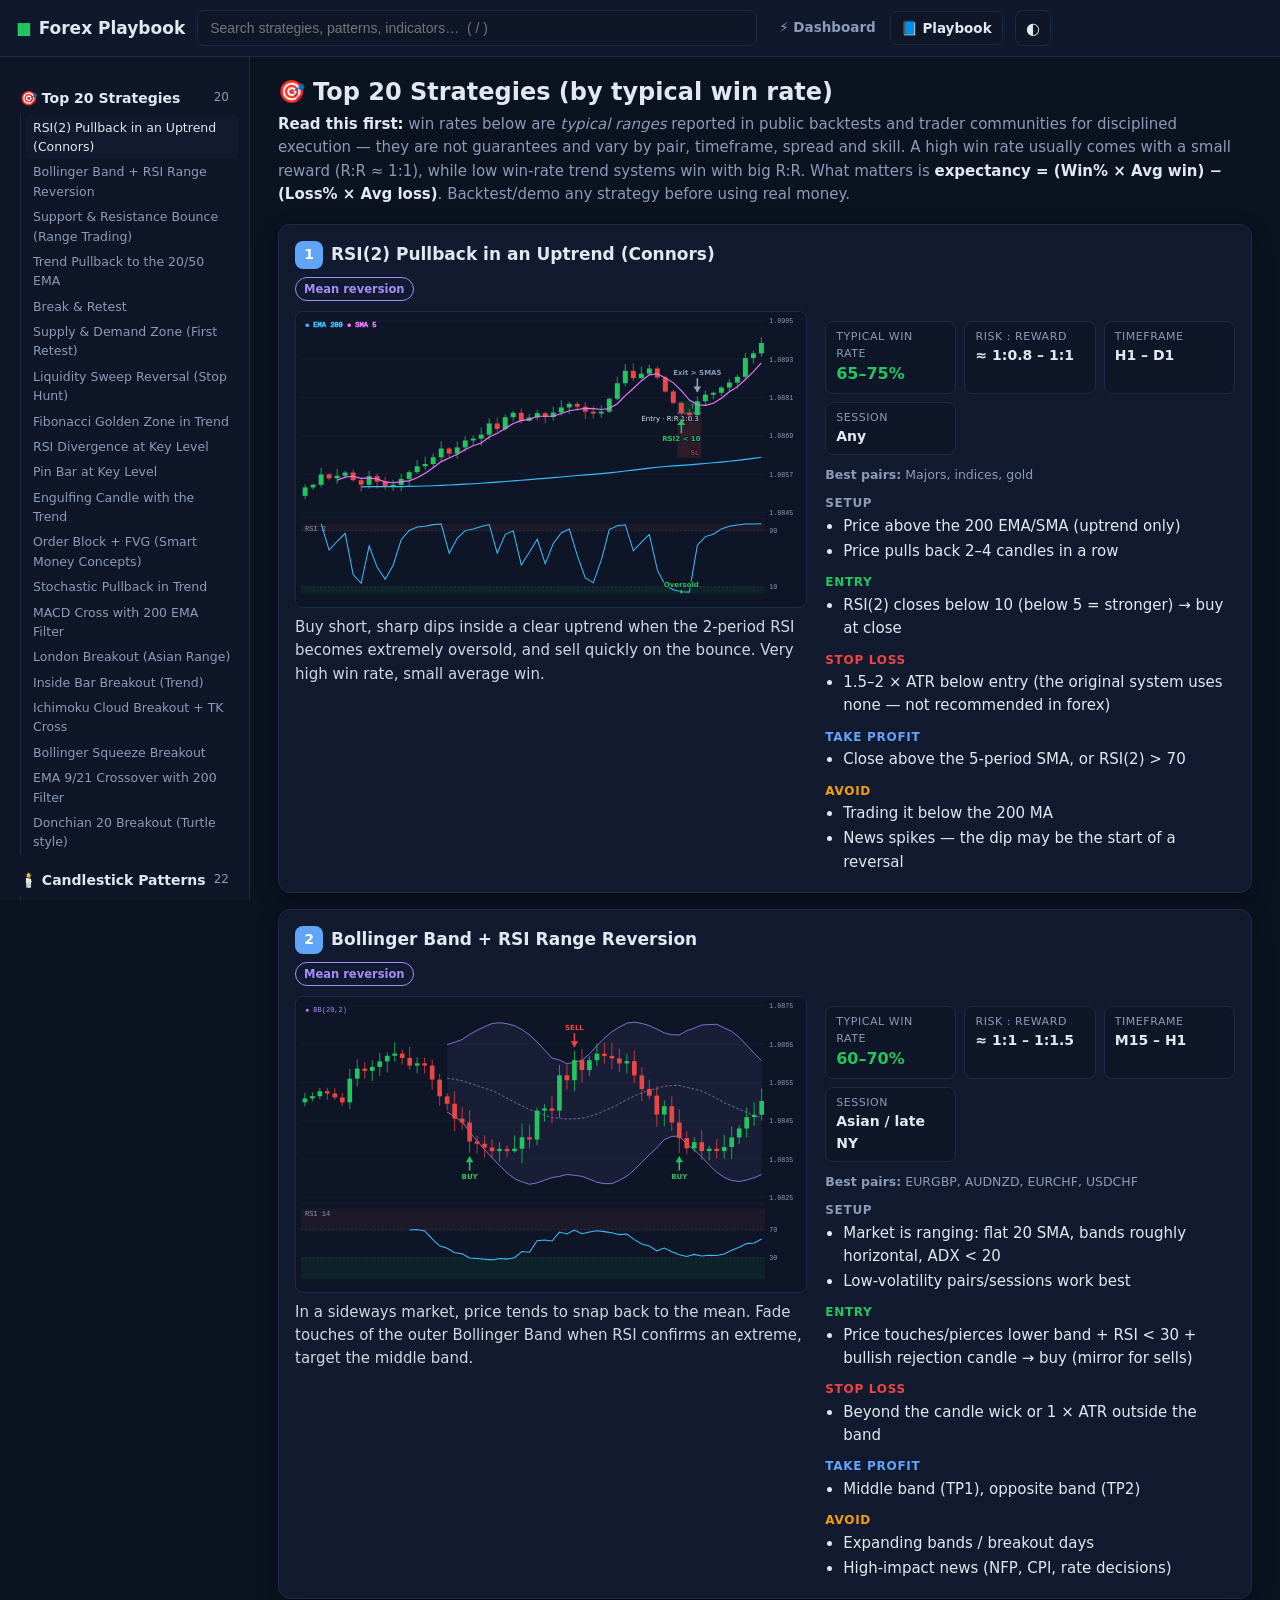
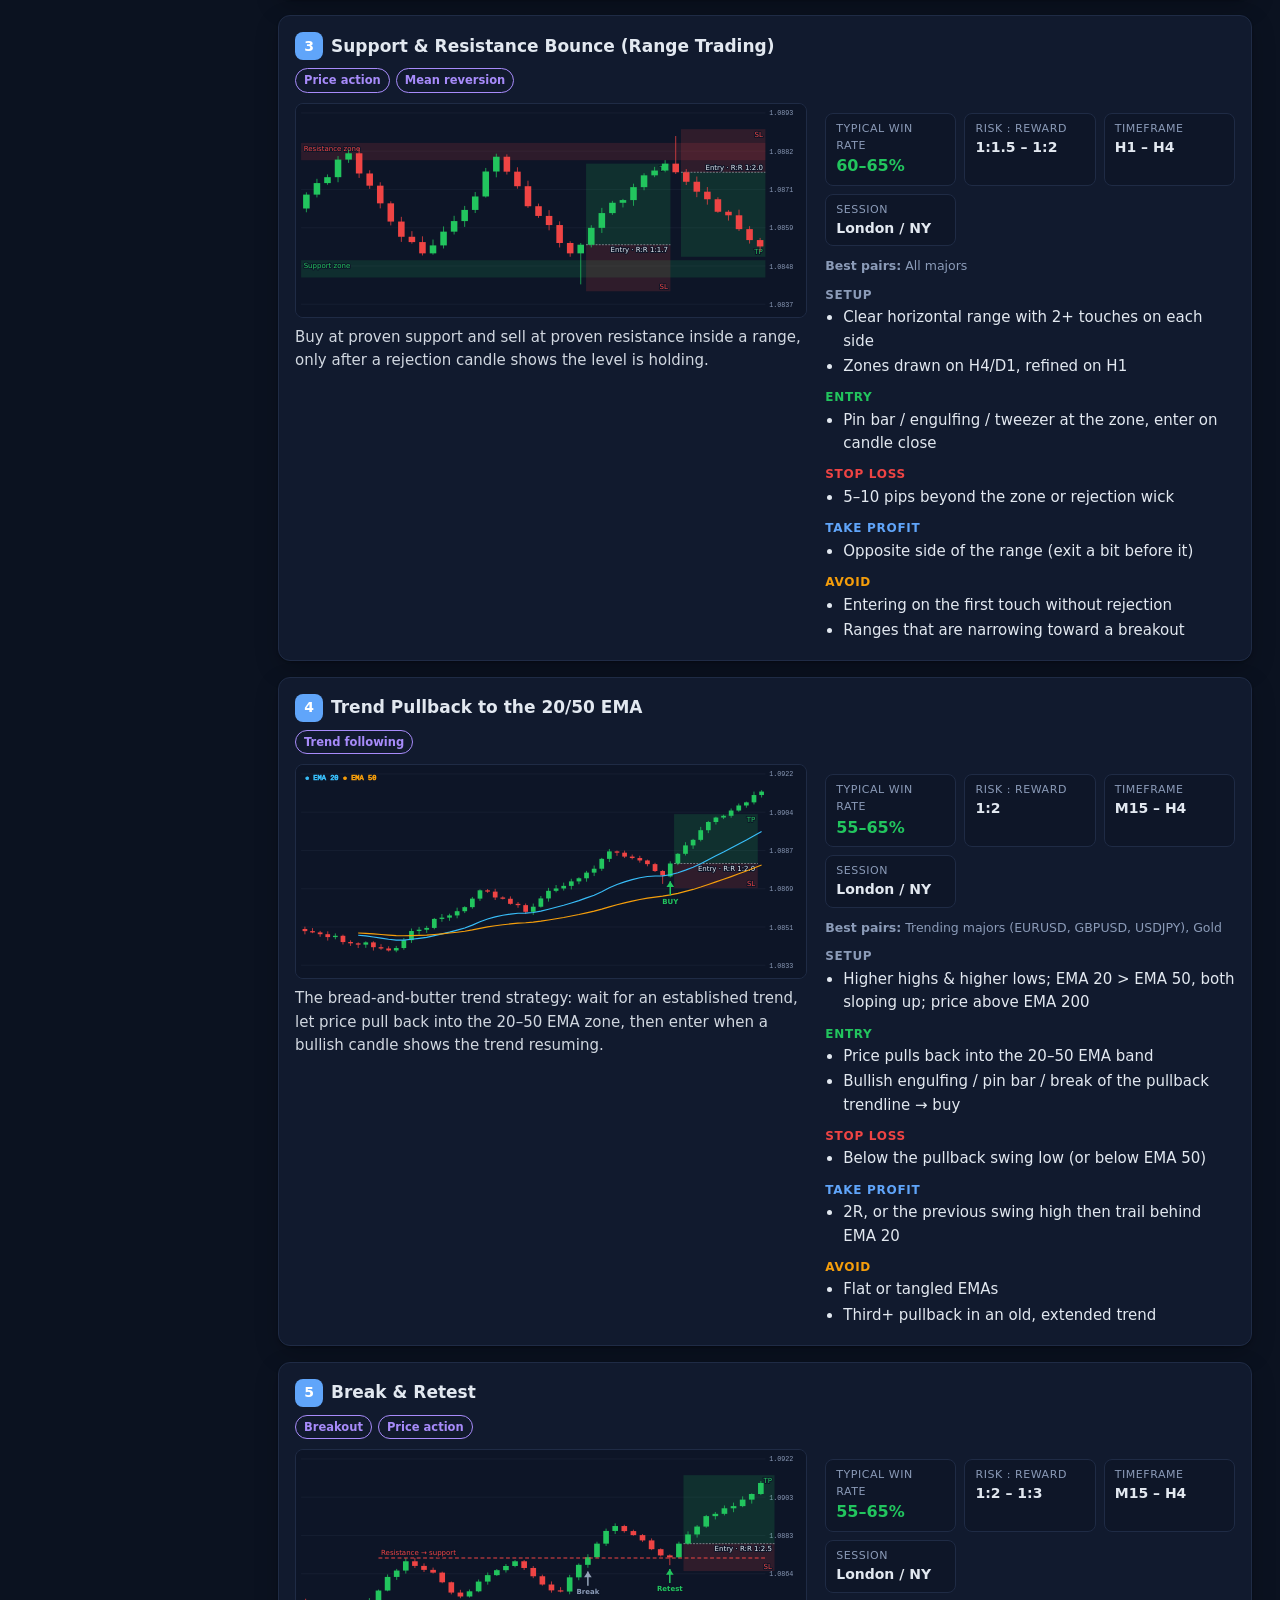
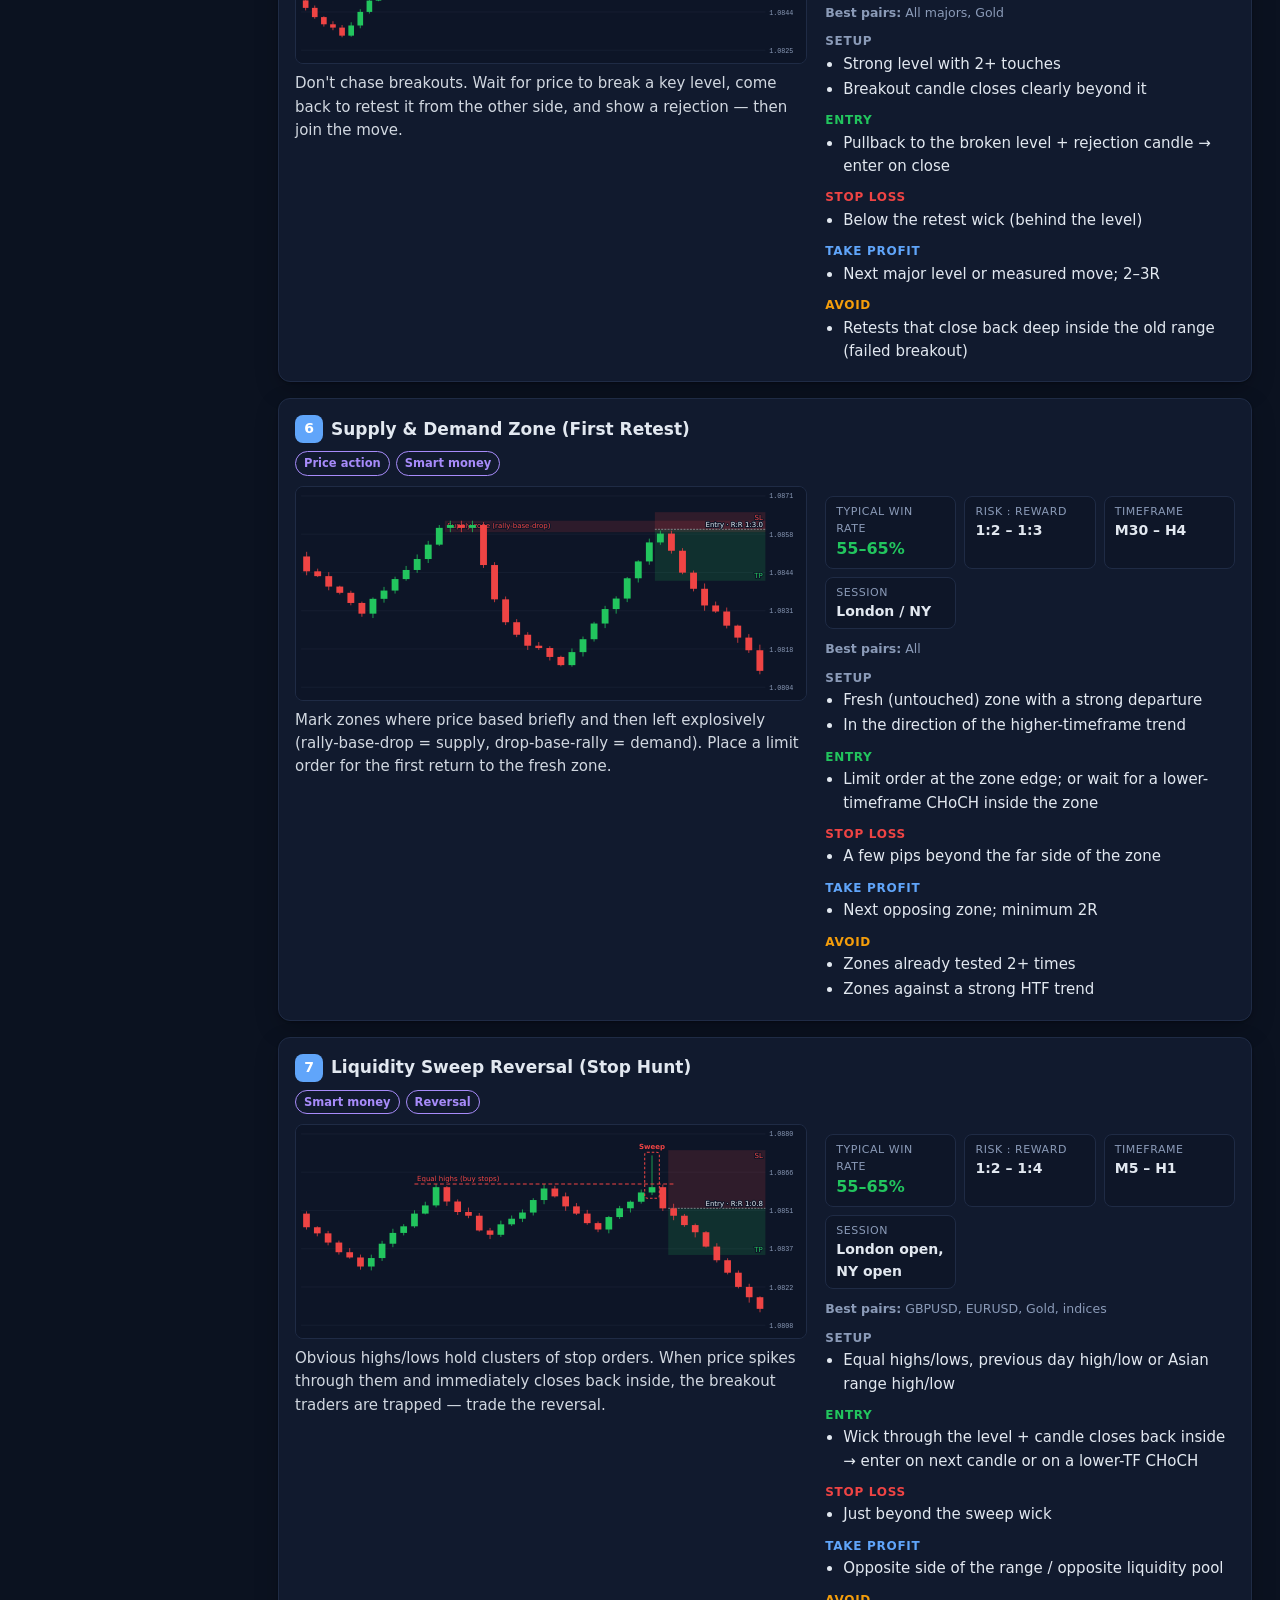
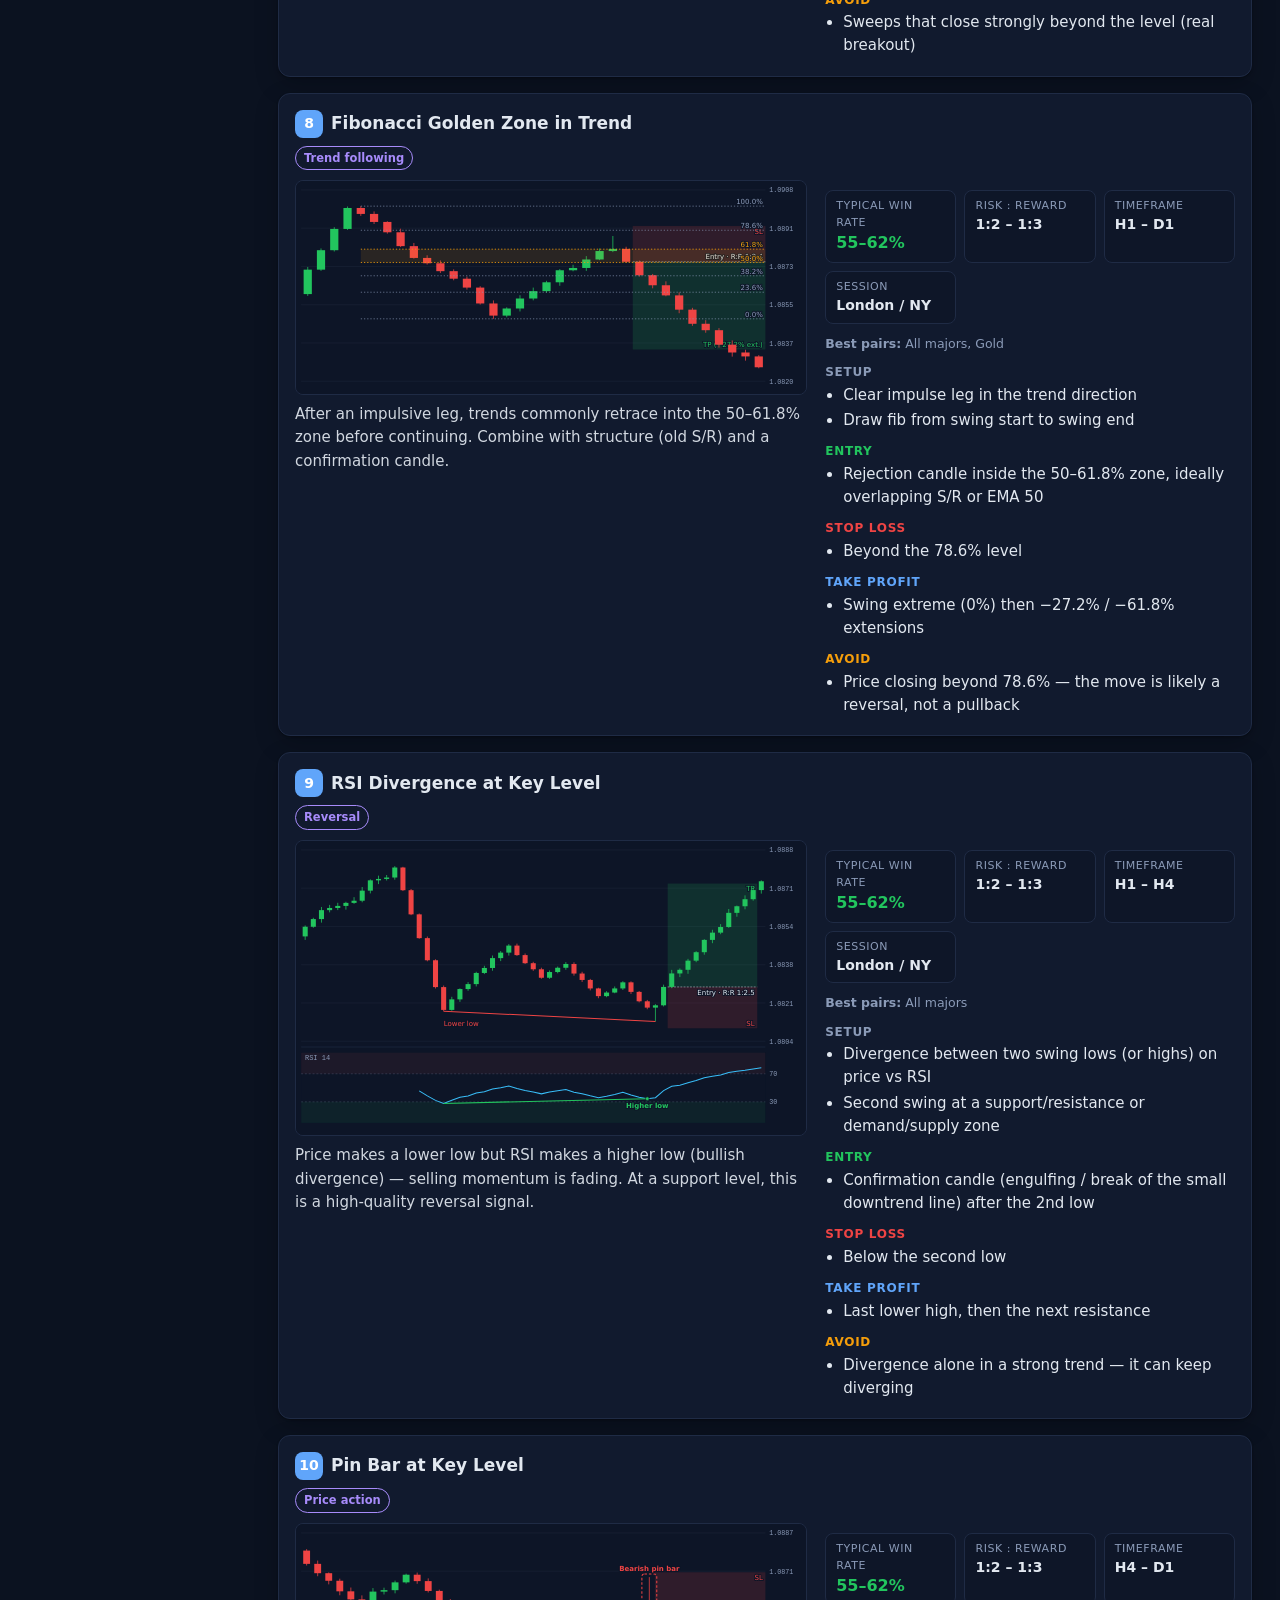
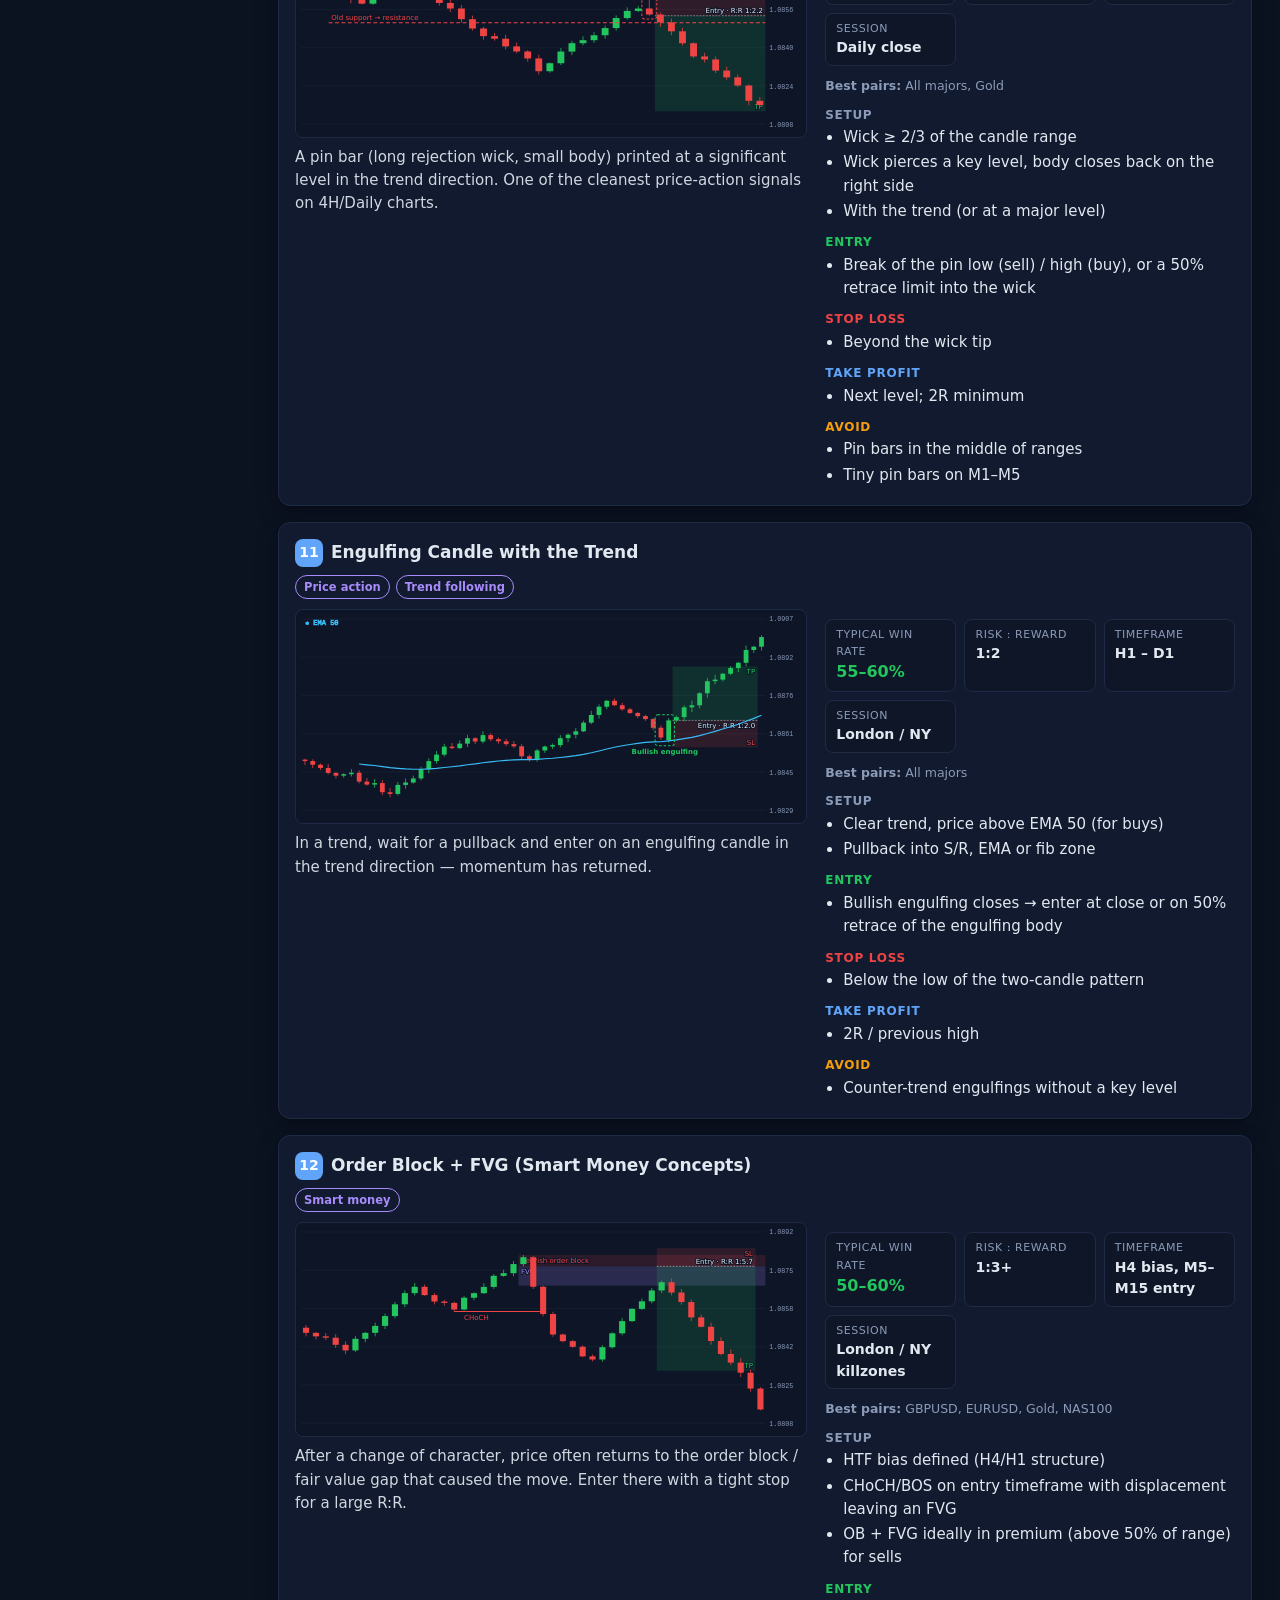
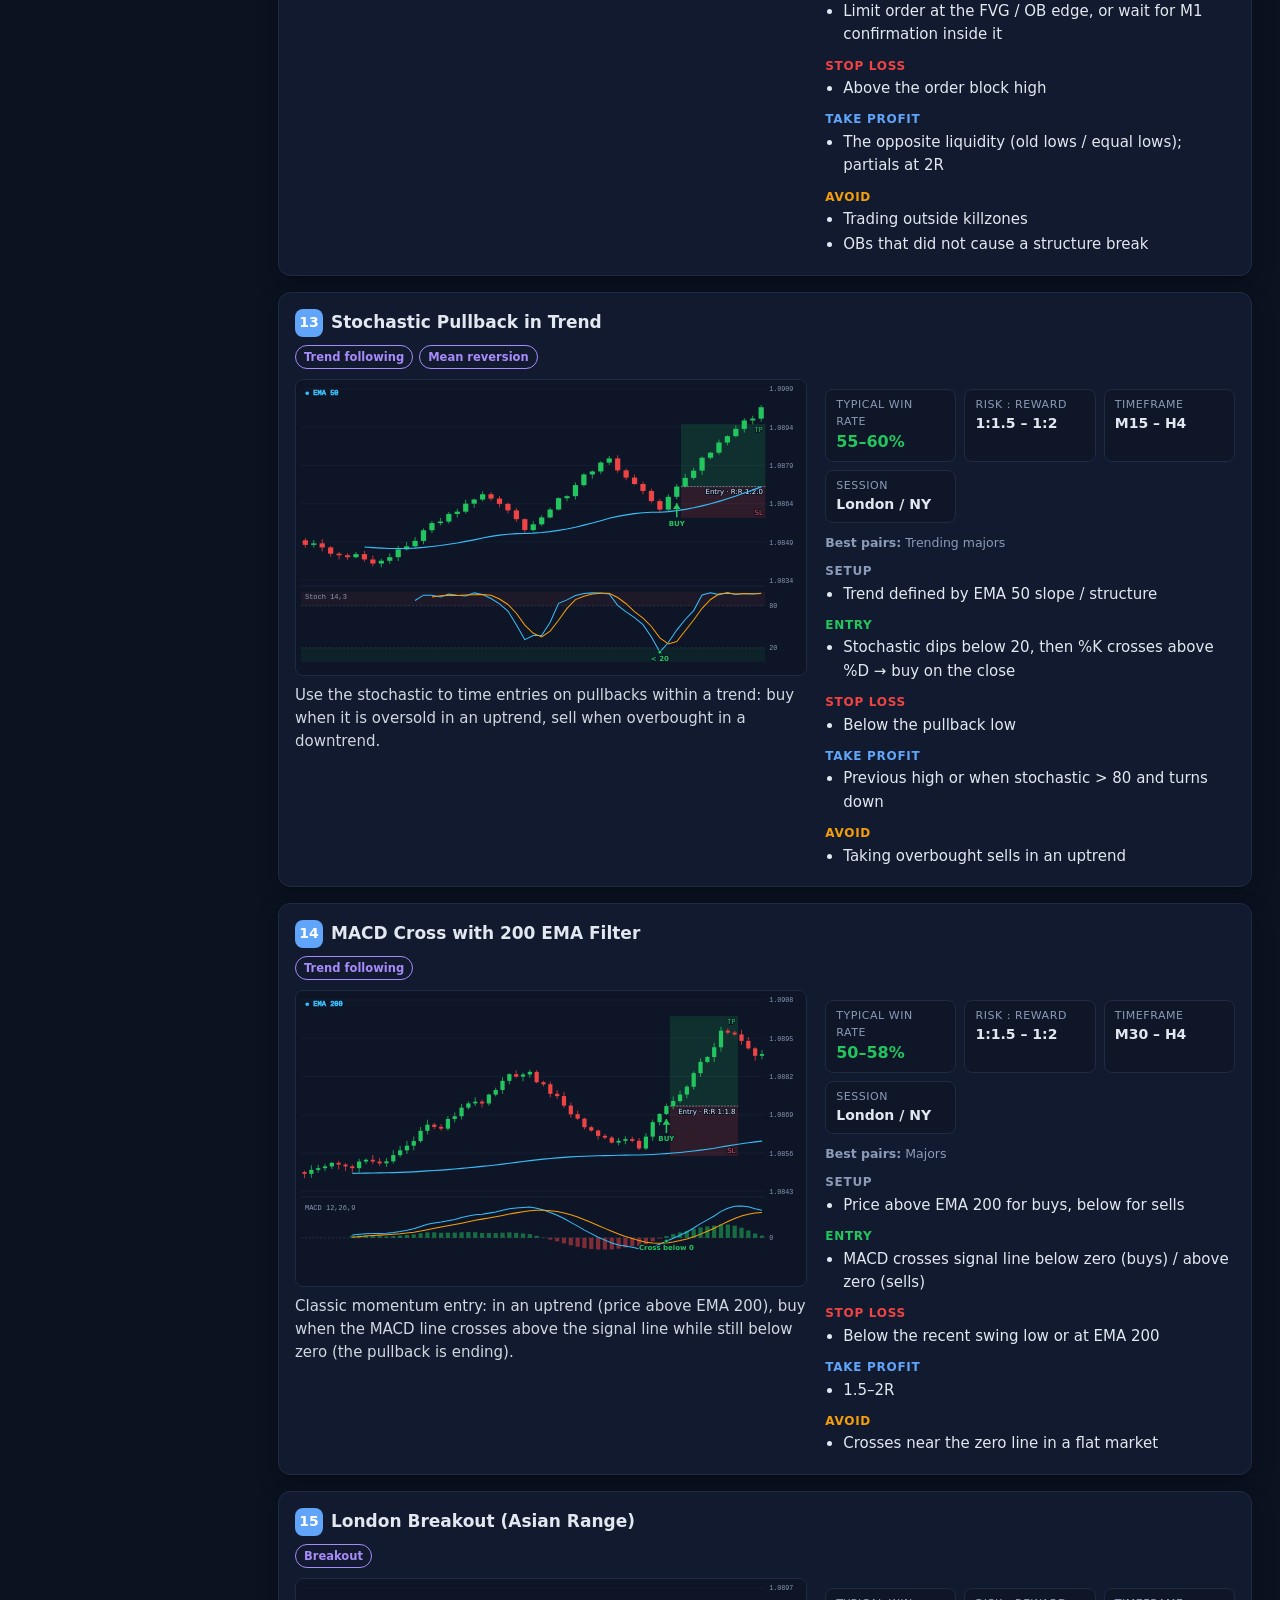
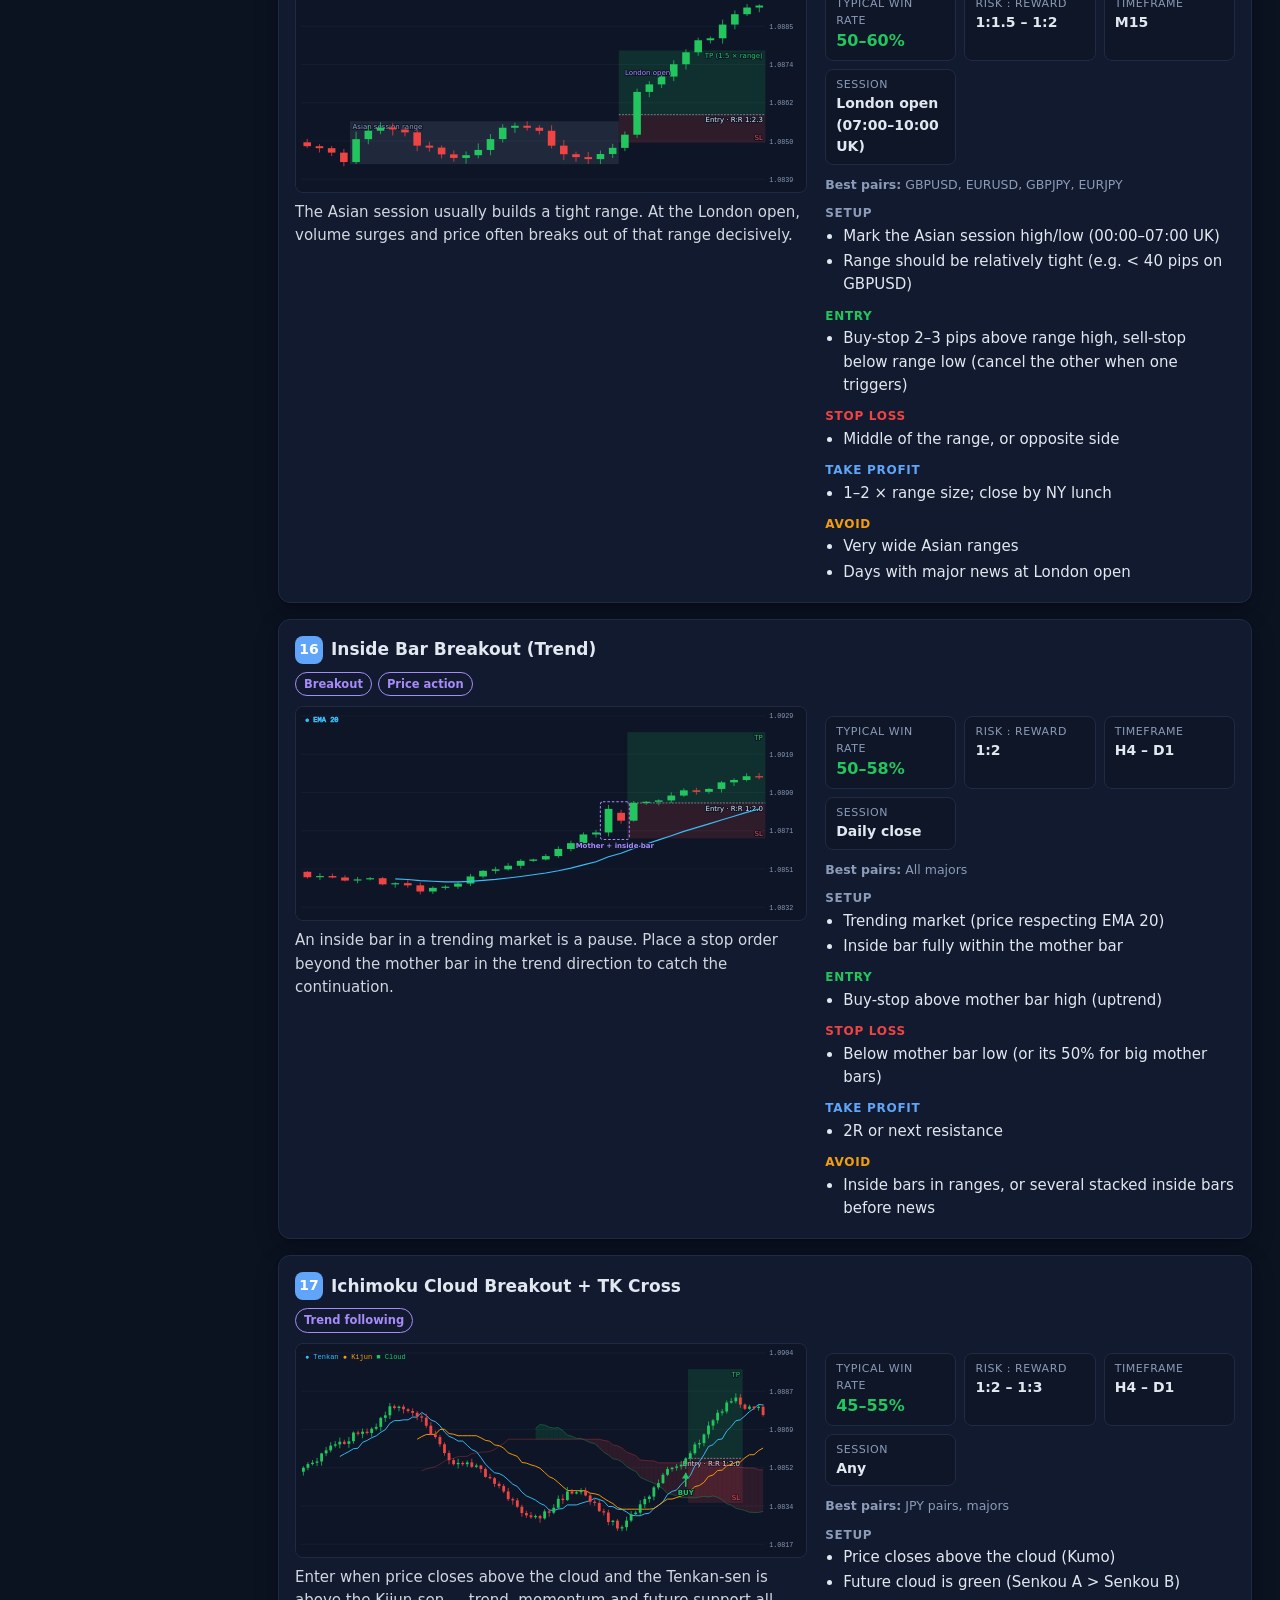
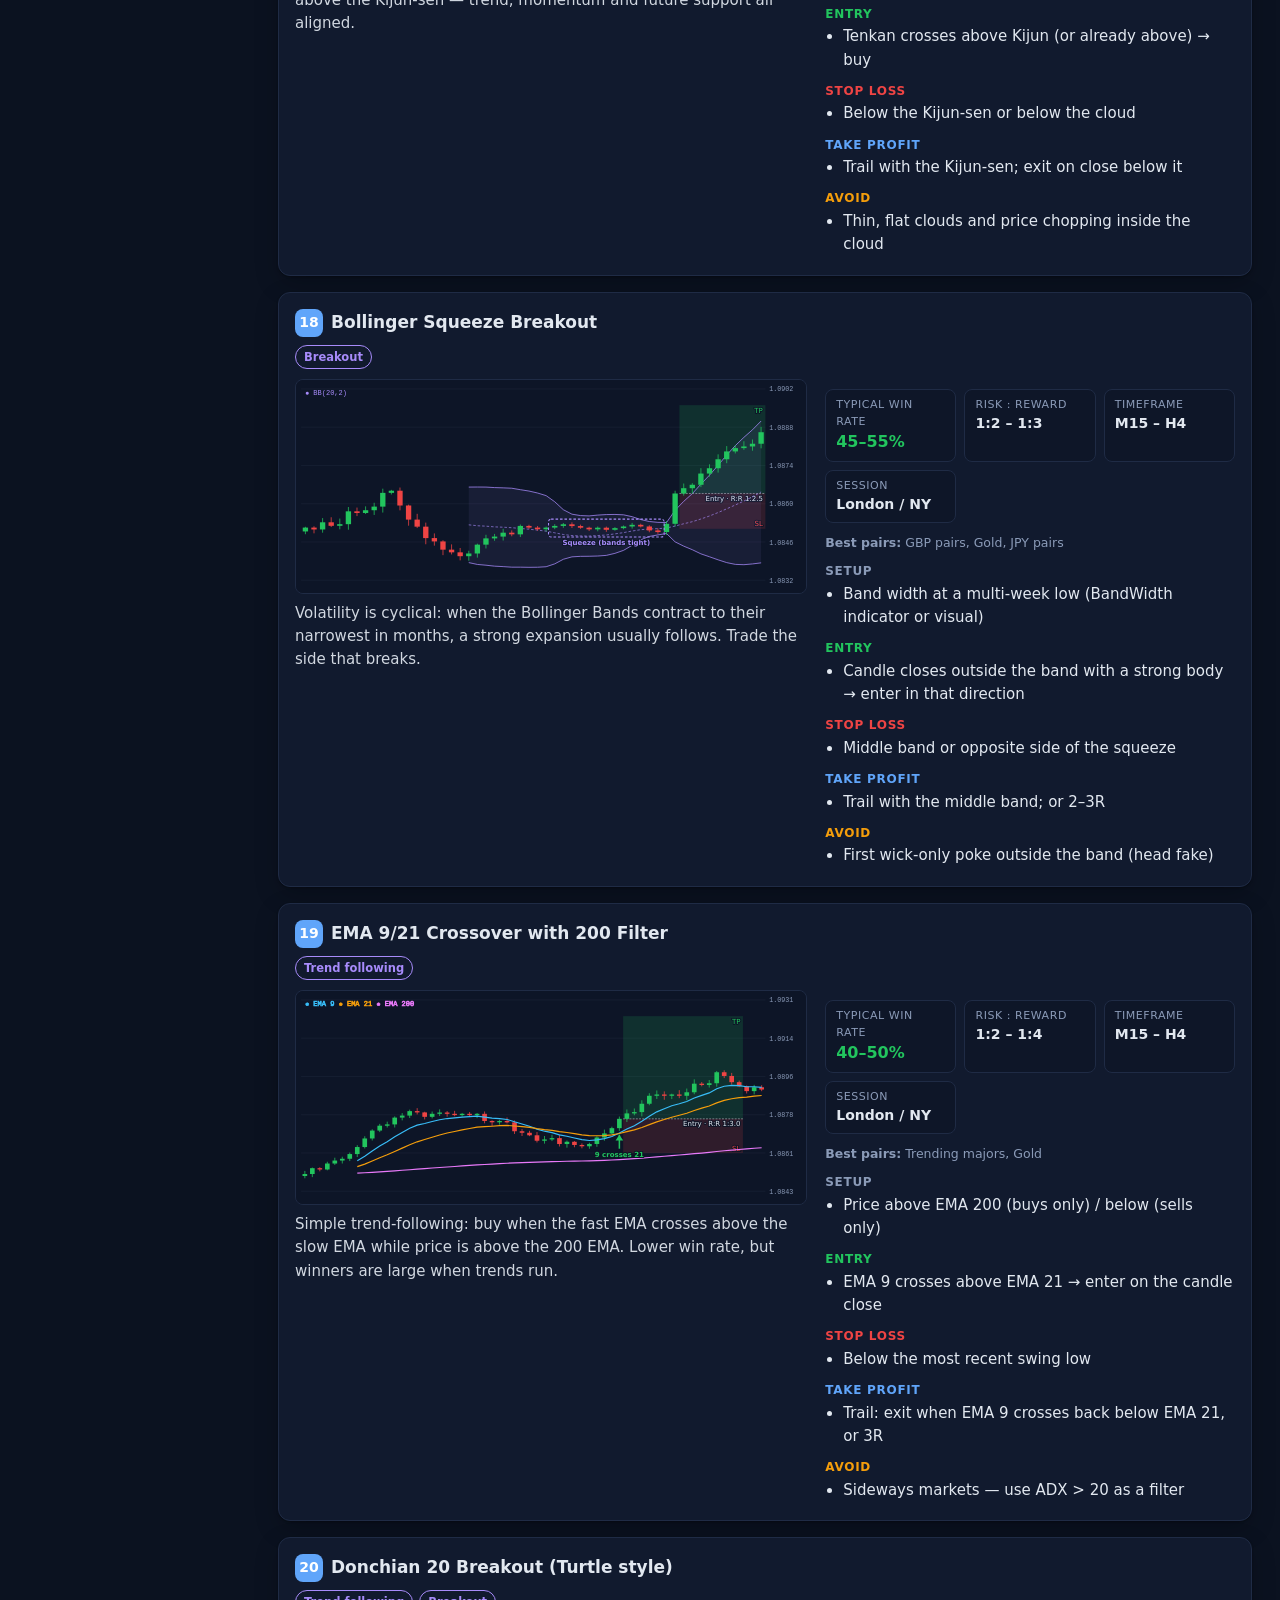
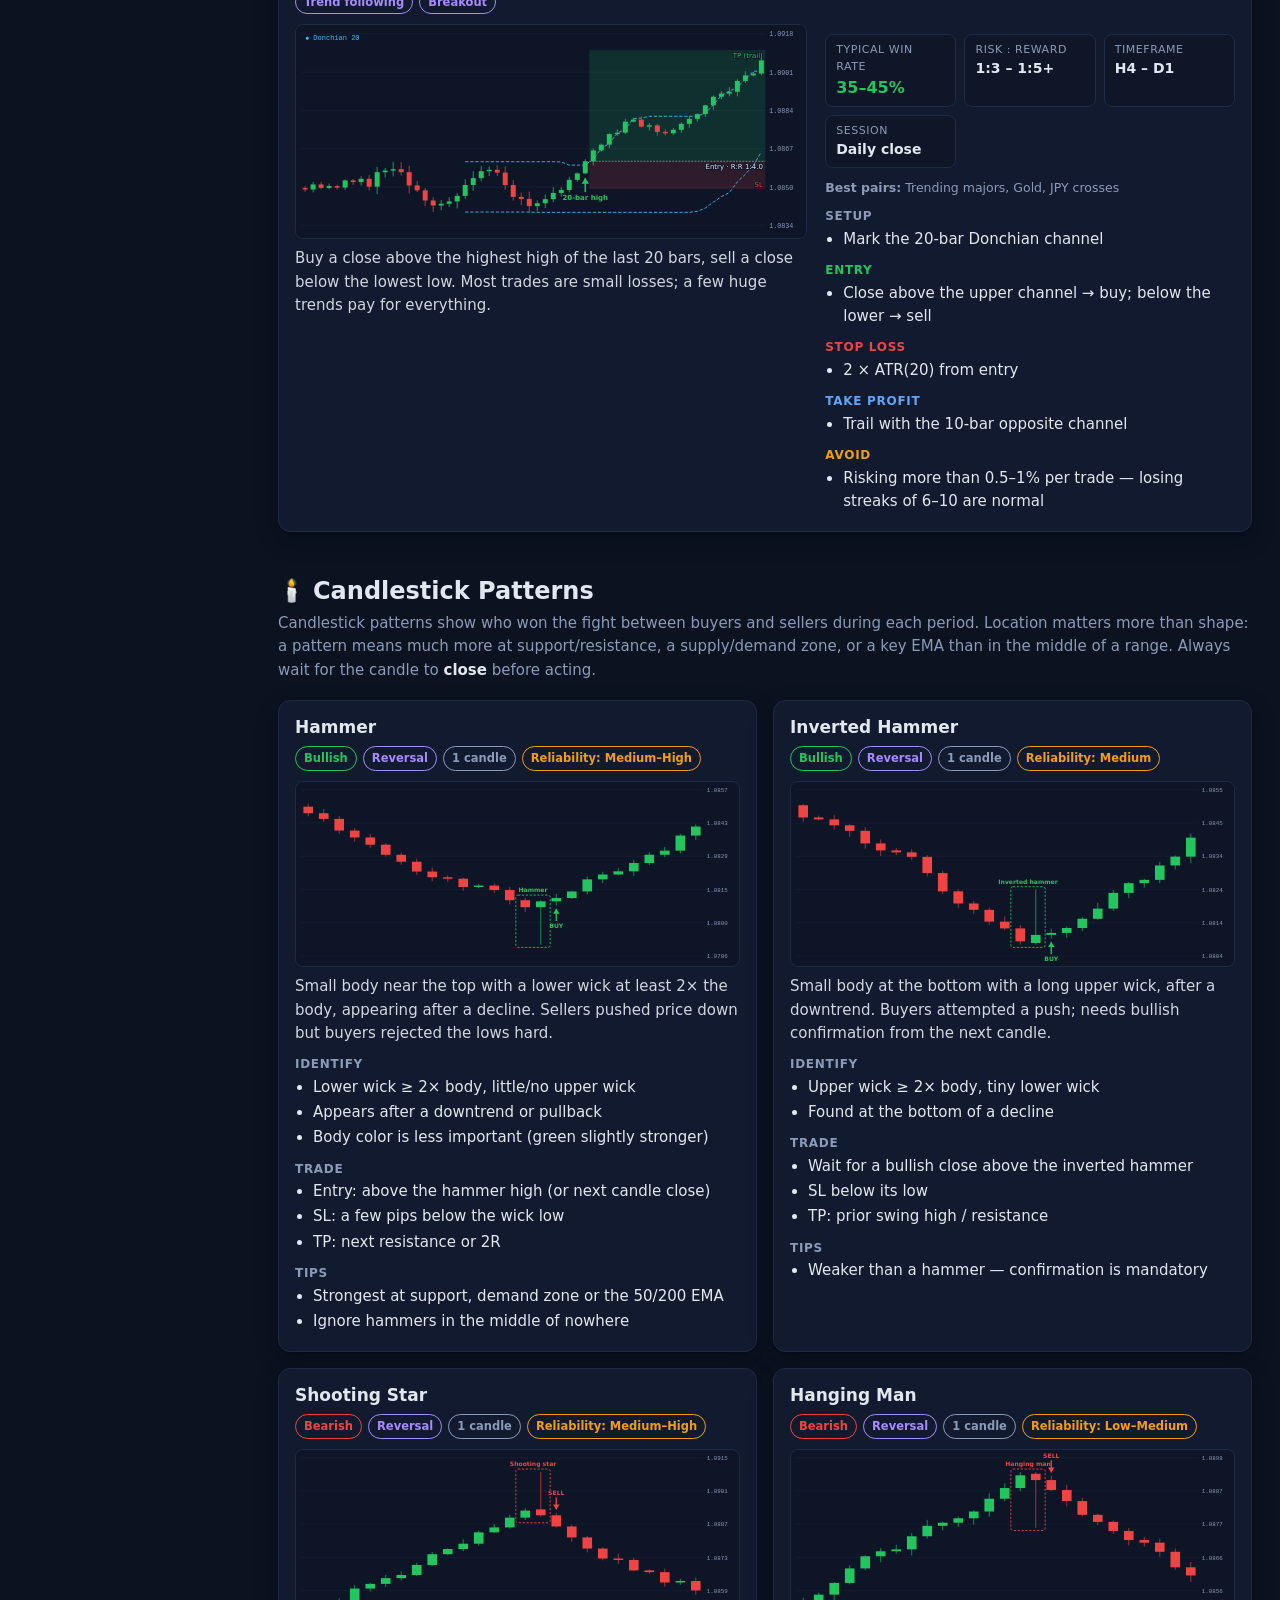
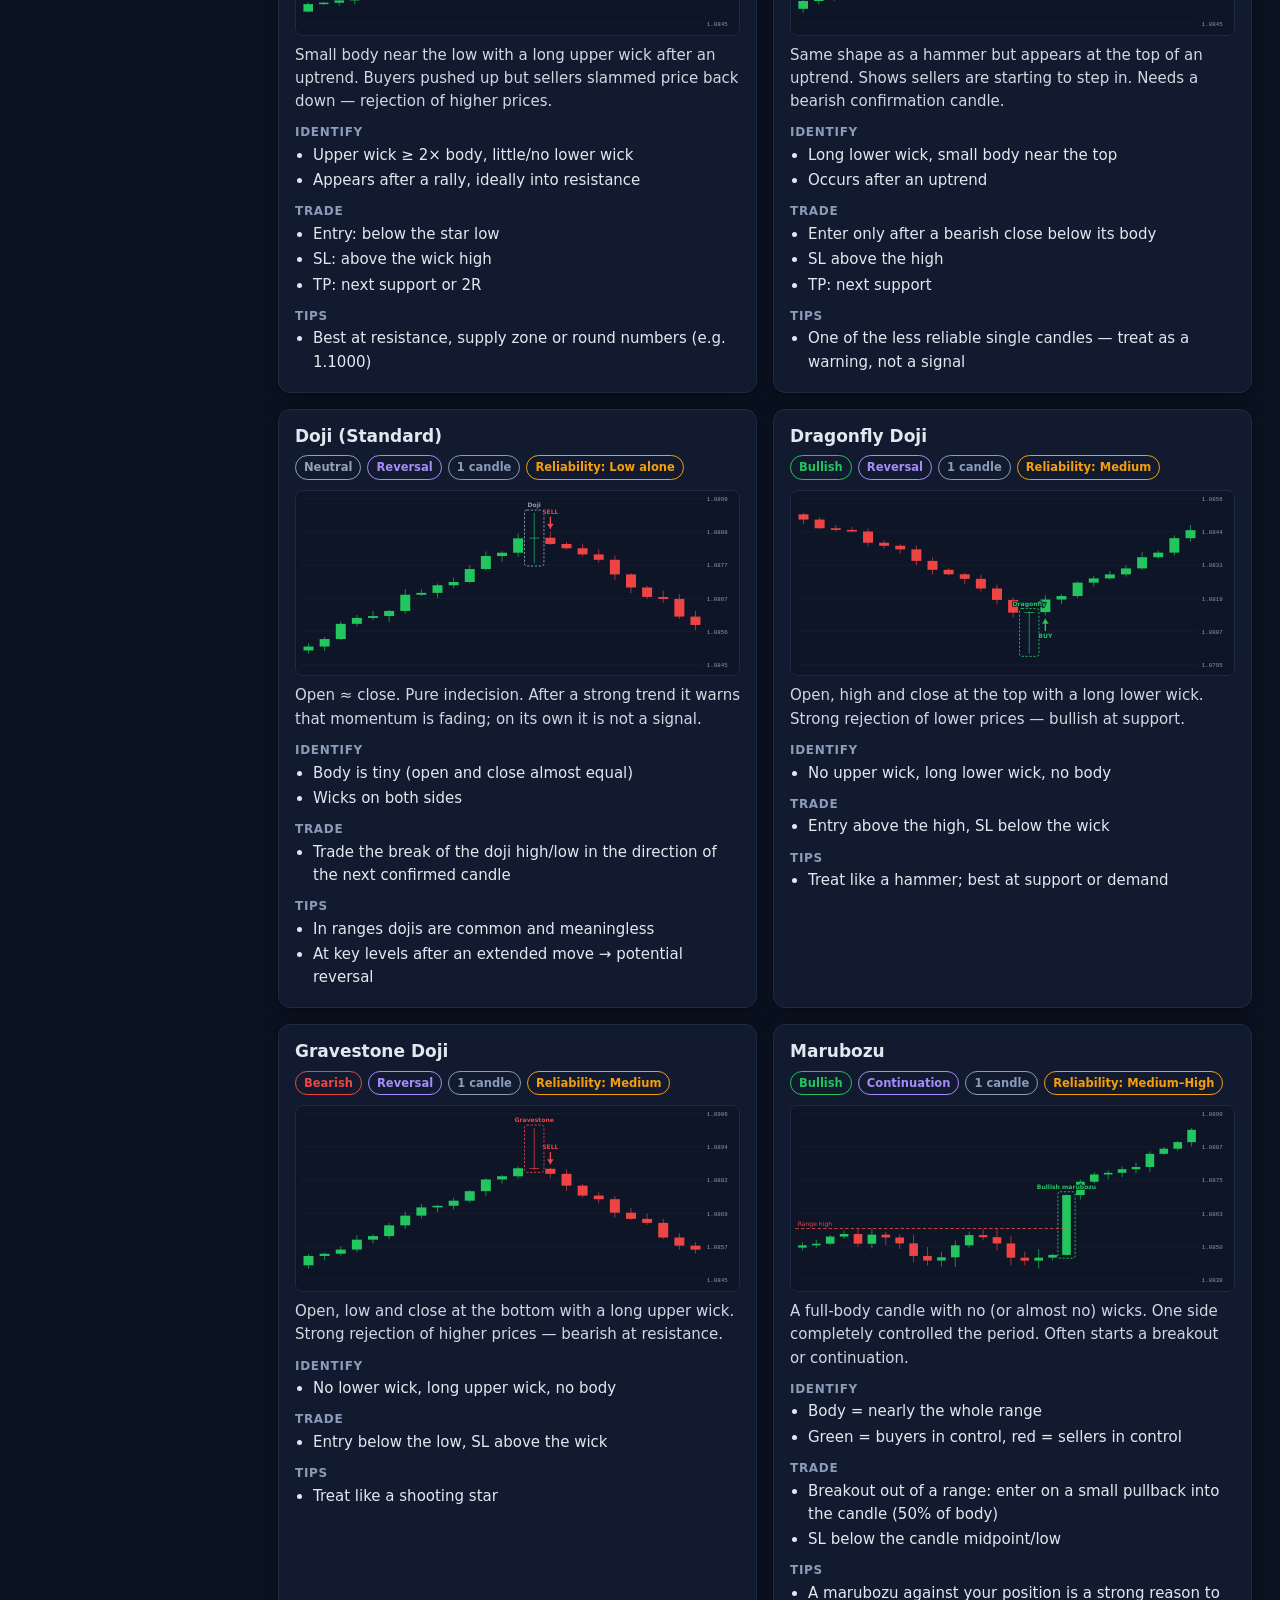
==== playbook.html @ 9eea3173 "Add forex trading dashboard and playbook site with Pages deployment Co-Authored-By: Claude Opus 5.5 " ====
<!doctype html>
<html lang="en" data-theme="dark">
<head>
  <meta charset="utf-8" />
  <meta name="viewport" content="width=device-width, initial-scale=1" />
  <title>Forex Playbook</title>
  <meta name="description" content="Personal forex trading quick reference: strategies, candlestick patterns, chart patterns, indicators, risk tools." />
  <link rel="icon" href="data:image/svg+xml,%3Csvg xmlns='http://www.w3.org/2000/svg' viewBox='0 0 32 32'%3E%3Crect width='32' height='32' rx='6' fill='%230f172a'/%3E%3Cline x1='10' y1='5' x2='10' y2='27' stroke='%2322c55e' stroke-width='2'/%3E%3Crect x='7' y='10' width='6' height='11' fill='%2322c55e'/%3E%3Cline x1='22' y1='4' x2='22' y2='24' stroke='%23ef4444' stroke-width='2'/%3E%3Crect x='19' y='8' width='6' height='10' fill='%23ef4444'/%3E%3C/svg%3E" />
  <link rel="stylesheet" href="assets/css/style.css" />
  <link rel="stylesheet" href="assets/css/dash.css" />
  <script>
    try { const t = localStorage.getItem('fx-theme'); if (t) document.documentElement.dataset.theme = t; } catch (e) {}
  </script>
</head>
<body>
  <header class="topbar">
    <button class="icon-btn menu-btn" id="menuBtn" aria-label="Toggle navigation">☰</button>
    <a href="#top" class="brand"><span class="logo">▮▮</span> Forex Playbook</a>
    <div class="search-wrap">
      <input id="search" type="search" placeholder="Search strategies, patterns, indicators…  ( / )" autocomplete="off" />
    </div>
    <nav class="pages"><a href="./">⚡ Dashboard</a><a href="playbook.html" class="on">📘 Playbook</a></nav>
    <button class="icon-btn" id="themeBtn" aria-label="Toggle theme" title="Toggle light/dark">◐</button>
  </header>

  <div class="layout">
    <nav class="sidebar" id="sidebar" aria-label="Sections"></nav>

    <main id="top">
      <div id="dynamic"></div>

      <!-- ============ RISK & PSYCHOLOGY ============ -->
      <section class="section" id="risk" data-static>
        <h2><span class="sec-icon">🛡️</span> Risk Management &amp; Rules</h2>
        <p class="intro">Strategy decides <i>when</i> to trade. Risk management decides whether you are still trading next year.</p>
        <div class="grid two">
          <div class="card" data-search="risk rules one percent daily loss drawdown">
            <h3>Hard Rules</h3>
            <ul class="bullets">
              <li>Risk <b>0.5–1%</b> of the account per trade. Never more than 2%.</li>
              <li>Max daily loss <b>3%</b> → stop trading for the day.</li>
              <li>Stop after <b>2–3 consecutive losses</b>; review instead of revenge trading.</li>
              <li>Every trade has a stop-loss <b>before</b> entry. Never widen it.</li>
              <li>Minimum <b>1:1.5 R:R</b> unless the strategy has a proven high win rate.</li>
              <li>Move SL to breakeven only after price reaches ~1R or a new structure forms.</li>
              <li>Check the economic calendar: no new trades 15–30 min before/after red-folder news.</li>
              <li>Correlated pairs (EURUSD + GBPUSD) = the same trade; count the risk together.</li>
            </ul>
          </div>
          <div class="card" data-search="breakeven win rate expectancy reward ratio table">
            <h3>Win Rate Needed to Break Even</h3>
            <table class="tbl">
              <thead><tr><th>R:R</th><th>Break-even win %</th><th>Expectancy @ 50% win</th></tr></thead>
              <tbody id="beTable"></tbody>
            </table>
            <p class="small">Expectancy (in R) = Win% × R − Loss% × 1. Positive = profitable over many trades.</p>
          </div>
          <div class="card" data-search="lot size pip value standard mini micro">
            <h3>Lots &amp; Pip Values</h3>
            <table class="tbl">
              <thead><tr><th>Lot</th><th>Units</th><th>Pip value (XXX/USD)</th></tr></thead>
              <tbody>
                <tr><td>Standard (1.00)</td><td>100,000</td><td>$10.00</td></tr>
                <tr><td>Mini (0.10)</td><td>10,000</td><td>$1.00</td></tr>
                <tr><td>Micro (0.01)</td><td>1,000</td><td>$0.10</td></tr>
              </tbody>
            </table>
            <p class="small">Pip = 4th decimal (0.0001) on most pairs, 2nd decimal (0.01) on JPY pairs. Gold: 1 lot = 100 oz, a $1.00 move = $100.</p>
          </div>
          <div class="card" data-search="psychology discipline journal mindset">
            <h3>Psychology &amp; Process</h3>
            <ul class="bullets">
              <li>Trade your plan, not your P&amp;L. Hide the account balance if it distracts you.</li>
              <li>No setup = no trade. Sitting out is a position.</li>
              <li>Journal every trade: screenshot, reason, emotion, result, R multiple.</li>
              <li>FOMO after a missed move → wait for the next pullback instead.</li>
              <li>Judge yourself on rule-following, not single trade outcomes.</li>
              <li>Review weekly: which setups pay you? Trade more of those, cut the rest.</li>
            </ul>
          </div>
          <div class="card" data-search="multi timeframe analysis top down htf ltf">
            <h3>Top-Down (Multi-Timeframe) Analysis</h3>
            <table class="tbl">
              <thead><tr><th>Style</th><th>Bias TF</th><th>Setup TF</th><th>Entry TF</th></tr></thead>
              <tbody>
                <tr><td>Scalping</td><td>H1</td><td>M15</td><td>M1–M5</td></tr>
                <tr><td>Intraday</td><td>H4</td><td>H1</td><td>M5–M15</td></tr>
                <tr><td>Swing</td><td>D1/W1</td><td>H4</td><td>H1</td></tr>
              </tbody>
            </table>
            <p class="small">Trade in the direction of the higher timeframe. Use the lower timeframe only to refine entry.</p>
          </div>
          <div class="card" data-search="pairs characteristics volatility best session">
            <h3>Pair Cheat Sheet</h3>
            <table class="tbl">
              <thead><tr><th>Pair</th><th>Avg daily range*</th><th>Best session</th></tr></thead>
              <tbody>
                <tr><td>EURUSD</td><td>60–90 pips</td><td>London / overlap</td></tr>
                <tr><td>GBPUSD</td><td>80–120 pips</td><td>London / overlap</td></tr>
                <tr><td>USDJPY</td><td>70–110 pips</td><td>Tokyo / NY</td></tr>
                <tr><td>AUDUSD</td><td>50–80 pips</td><td>Sydney / Tokyo</td></tr>
                <tr><td>USDCAD</td><td>60–90 pips</td><td>NY (oil news)</td></tr>
                <tr><td>GBPJPY</td><td>120–180 pips</td><td>London</td></tr>
                <tr><td>XAUUSD</td><td>$20–40</td><td>London / NY</td></tr>
              </tbody>
            </table>
            <p class="small">*Rough ranges — check the current D1 ATR(14).</p>
          </div>
        </div>
      </section>

      <!-- ============ GLOSSARY ============ -->
      <section class="section" id="glossary" data-static>
        <h2><span class="sec-icon">📖</span> Glossary</h2>
        <div class="card"><dl class="glossary" id="glossaryList"></dl></div>
      </section>

      <footer class="foot">Personal reference only — not financial advice. Charts are illustrative examples generated from synthetic price data.</footer>
    </main>
  </div>

  <div class="modal" id="modal" hidden>
    <div class="modal-inner">
      <button class="icon-btn modal-close" id="modalClose" aria-label="Close">✕</button>
      <h3 id="modalTitle"></h3>
      <div id="modalBody"></div>
    </div>
  </div>

  <script src="assets/js/chart.js"></script>
  <script src="assets/js/data/helpers.js"></script>
  <script src="assets/js/data/strategies.js"></script>
  <script src="assets/js/data/candles.js"></script>
  <script src="assets/js/data/patterns.js"></script>
  <script src="assets/js/data/indicators.js"></script>
  <script src="assets/js/app.js"></script>
</body>
</html>
---- assets/css/style.css ----
:root {
  --bg: #0b1220;
  --panel: #111a2e;
  --panel-2: #0e1628;
  --border: #1f2b45;
  --text: #e2e8f0;
  --muted: #8b9bb8;
  --accent: #60a5fa;
  --bull: #22c55e;
  --bear: #ef4444;
  --gold: #f59e0b;
  --info: #a78bfa;
  --neu: #94a3b8;
  --grid: rgba(148, 163, 184, 0.10);
  --chart-bg: #0d1527;
  --shadow: 0 1px 2px rgba(0, 0, 0, .3), 0 8px 24px rgba(0, 0, 0, .2);
  --ma0: #38bdf8; --ma1: #f59e0b; --ma2: #e879f9; --ma3: #a3e635;
}
:root[data-theme="light"] {
  --bg: #f4f6fb;
  --panel: #ffffff;
  --panel-2: #f8fafc;
  --border: #e2e8f0;
  --text: #0f172a;
  --muted: #64748b;
  --accent: #2563eb;
  --bull: #16a34a;
  --bear: #dc2626;
  --gold: #d97706;
  --info: #7c3aed;
  --neu: #64748b;
  --grid: rgba(15, 23, 42, 0.07);
  --chart-bg: #ffffff;
  --shadow: 0 1px 2px rgba(15, 23, 42, .06), 0 6px 18px rgba(15, 23, 42, .06);
  --ma0: #0284c7; --ma1: #d97706; --ma2: #c026d3; --ma3: #65a30d;
}

* { box-sizing: border-box; }
html { scroll-behavior: smooth; scroll-padding-top: 70px; }
body { margin: 0; background: var(--bg); color: var(--text); font: 15px/1.55 system-ui, -apple-system, "Segoe UI", Roboto, sans-serif; }
a { color: var(--accent); text-decoration: none; }
h2, h3 { margin: 0; line-height: 1.25; }

/* ---------- top bar ---------- */
.topbar { position: sticky; top: 0; z-index: 30; display: flex; align-items: center; gap: 12px; padding: 10px 16px; background: color-mix(in srgb, var(--panel) 92%, transparent); backdrop-filter: blur(8px); border-bottom: 1px solid var(--border); }
.brand { font-weight: 700; color: var(--text); white-space: nowrap; font-size: 17px; }
.logo { color: var(--bull); letter-spacing: -3px; margin-right: 4px; }
.search-wrap { flex: 1; max-width: 560px; }
#search { width: 100%; padding: 9px 12px; border-radius: 8px; border: 1px solid var(--border); background: var(--panel-2); color: var(--text); font-size: 14px; }
#search:focus { outline: 2px solid var(--accent); outline-offset: -1px; }
.clock { margin-left: auto; font-variant-numeric: tabular-nums; color: var(--muted); font-size: 13px; white-space: nowrap; }
.icon-btn { background: var(--panel-2); color: var(--text); border: 1px solid var(--border); border-radius: 8px; width: 36px; height: 36px; cursor: pointer; font-size: 16px; flex: none; }
.icon-btn:hover { border-color: var(--accent); }
.menu-btn { display: none; }

/* ---------- layout ---------- */
.layout { display: grid; grid-template-columns: 250px 1fr; }
.sidebar { position: sticky; top: 57px; height: calc(100vh - 57px); overflow-y: auto; padding: 16px 10px 40px; border-right: 1px solid var(--border); background: var(--panel-2); }
.sidebar a { display: block; padding: 5px 10px; border-radius: 6px; color: var(--muted); font-size: 13.5px; }
.sidebar a:hover { background: var(--panel); color: var(--text); }
.sidebar a.active { color: var(--text); background: var(--panel); }
.sidebar .nav-sec { font-weight: 650; color: var(--text); margin-top: 10px; font-size: 14px; display: flex; justify-content: space-between; }
.sidebar .nav-sec .count { color: var(--muted); font-weight: 500; font-size: 12px; }
.sidebar .nav-items { margin-left: 10px; border-left: 1px solid var(--border); padding-left: 4px; }
.sidebar .nav-items a { font-size: 12.5px; padding: 3px 8px; }
main { padding: 20px 28px 60px; min-width: 0; }

.section { margin-bottom: 44px; }
.section > h2 { font-size: 24px; margin-bottom: 6px; display: flex; align-items: center; gap: 8px; }
.sec-icon { font-size: 22px; }
.intro { color: var(--muted); max-width: 980px; margin: 0 0 18px; }
.intro b { color: var(--text); }

/* ---------- cards ---------- */
.grid { display: grid; gap: 16px; }
.grid.three { grid-template-columns: repeat(auto-fill, minmax(340px, 1fr)); }
.grid.two { grid-template-columns: repeat(auto-fill, minmax(440px, 1fr)); }
.grid.one { grid-template-columns: 1fr; }
.card { background: var(--panel); border: 1px solid var(--border); border-radius: 12px; padding: 16px; box-shadow: var(--shadow); min-width: 0; }
.card h3 { font-size: 17px; margin-bottom: 8px; display: flex; align-items: center; gap: 8px; flex-wrap: wrap; }
.card .rank { display: inline-grid; place-items: center; min-width: 28px; height: 28px; border-radius: 8px; background: var(--accent); color: #fff; font-size: 14px; }
.card p { margin: 8px 0; }
.card .desc { color: var(--text); opacity: .92; }
.tags { display: flex; gap: 6px; flex-wrap: wrap; margin-bottom: 10px; }
.tag { font-size: 11.5px; font-weight: 600; padding: 2px 8px; border-radius: 999px; border: 1px solid currentColor; line-height: 1.6; }
.tag.bull { color: var(--bull); } .tag.bear { color: var(--bear); } .tag.neu { color: var(--neu); }
.tag.info { color: var(--info); } .tag.muted { color: var(--muted); } .tag.gold { color: var(--gold); }
.chart-wrap { cursor: zoom-in; border-radius: 8px; overflow: hidden; border: 1px solid var(--border); }
.points { display: grid; gap: 8px; margin-top: 10px; }
.points h4 { margin: 0 0 2px; font-size: 12px; text-transform: uppercase; letter-spacing: .06em; color: var(--muted); }
.points ul, .bullets { margin: 0; padding-left: 18px; }
.points li, .bullets li { margin: 2px 0; }
.small { font-size: 12.5px; color: var(--muted); }

/* strategy card */
.strat { display: grid; grid-template-columns: minmax(0, 1.25fr) minmax(0, 1fr); gap: 18px; }
.stats { display: grid; grid-template-columns: repeat(auto-fit, minmax(110px, 1fr)); gap: 8px; margin: 10px 0; }
.stat { background: var(--panel-2); border: 1px solid var(--border); border-radius: 8px; padding: 6px 10px; }
.stat .k { font-size: 11px; text-transform: uppercase; letter-spacing: .05em; color: var(--muted); }
.stat .v { font-weight: 650; font-size: 14px; }
.stat.win .v { color: var(--bull); font-size: 16px; }
.rules h4.entry { color: var(--bull); } .rules h4.sl { color: var(--bear); } .rules h4.tp { color: var(--accent); } .rules h4.avoid { color: var(--gold); }

/* ---------- chart svg ---------- */
.chart { width: 100%; height: auto; display: block; font-family: ui-monospace, SFMono-Regular, Consolas, monospace; }
.chart .bg { fill: var(--chart-bg); }
.chart .grid { stroke: var(--grid); stroke-width: 1; }
.chart .grid.strong { stroke: var(--muted); stroke-opacity: .35; stroke-dasharray: 3 3; }
.chart .axis { fill: var(--muted); font-size: 10.5px; }
.chart .cdl line { stroke-width: 1.2; }
.chart .cdl.bull line { stroke: var(--bull); } .chart .cdl.bull rect { fill: var(--bull); }
.chart .cdl.bear line { stroke: var(--bear); } .chart .cdl.bear rect { fill: var(--bear); }
.chart .ov { fill: none; stroke-width: 1.8; }
.chart .ma0 { stroke: var(--ma0); } .chart .ma1 { stroke: var(--ma1); } .chart .ma2 { stroke: var(--ma2); } .chart .ma3 { stroke: var(--ma3); }
.chart .bb { fill: none; stroke: var(--info); stroke-width: 1.2; }
.chart .bbmid { fill: none; stroke: var(--info); stroke-width: 1; stroke-dasharray: 4 3; }
.chart .bbfill { fill: var(--info); fill-opacity: .07; }
.chart .don { fill: none; stroke: var(--ma0); stroke-width: 1.4; stroke-dasharray: 5 3; }
.chart .kumo-up { fill: var(--bull); fill-opacity: .14; } .chart .kumo-dn { fill: var(--bear); fill-opacity: .14; }
.chart .senA { fill: none; stroke: var(--bull); stroke-width: .8; stroke-opacity: .6; }
.chart .senB { fill: none; stroke: var(--bear); stroke-width: .8; stroke-opacity: .6; }
.chart .tenkan { fill: none; stroke: var(--ma0); stroke-width: 1.5; } .chart .kijun { fill: none; stroke: var(--ma1); stroke-width: 1.5; }
.chart .legend { fill: var(--muted); font-size: 11px; }
.chart .lg.ma0 { fill: var(--ma0); } .chart .lg.ma1 { fill: var(--ma1); } .chart .lg.ma2 { fill: var(--ma2); } .chart .lg.ma3 { fill: var(--ma3); }
.chart .lg.bbl { fill: var(--info); } .chart .lg.tenkanl, .chart .lg.donl { fill: var(--ma0); } .chart .lg.kijunl { fill: var(--ma1); } .chart .lg.kumol { fill: var(--bull); }

.chart .al { stroke-width: 1.6; fill: none; }
.chart .al.dash { stroke-dasharray: 6 4; }
.chart .sup, .chart .al.sup { stroke: var(--bull); } .chart .res, .chart .al.res { stroke: var(--bear); }
.chart .al.neutral { stroke: var(--neu); } .chart .al.bull { stroke: var(--bull); } .chart .al.bear { stroke: var(--bear); } .chart .al.info { stroke: var(--info); }
.chart .al.fib { stroke: var(--muted); stroke-width: 1; stroke-dasharray: 2 3; } .chart .al.fib.gold { stroke: var(--gold); stroke-width: 1.3; }
.chart .zone { stroke: none; fill-opacity: .14; }
.chart .zone.sup, .chart .zone.bull { fill: var(--bull); } .chart .zone.res, .chart .zone.bear { fill: var(--bear); }
.chart .zone.neutral { fill: var(--neu); } .chart .zone.info { fill: var(--info); fill-opacity: .18; } .chart .zone.gold { fill: var(--gold); fill-opacity: .12; }
.chart .hbox { fill: none; stroke-width: 1.6; stroke-dasharray: 4 3; }
.chart .hbox.bull { stroke: var(--bull); } .chart .hbox.bear { stroke: var(--bear); } .chart .hbox.neu, .chart .hbox.neutral { stroke: var(--neu); } .chart .hbox.info { stroke: var(--info); }
.chart .lbl { font-size: 11px; font-family: system-ui, sans-serif; paint-order: stroke; stroke: var(--chart-bg); stroke-width: 3px; stroke-linejoin: round; }
.chart .lbl.bold { font-weight: 700; }
.chart .lbl.sup, .chart .lbl.bull, .chart .lbl.buy, .chart .lbl.tp { fill: var(--bull); }
.chart .lbl.res, .chart .lbl.bear, .chart .lbl.sell, .chart .lbl.sl { fill: var(--bear); }
.chart .lbl.neutral, .chart .lbl.neu, .chart .lbl.fib { fill: var(--muted); } .chart .lbl.info { fill: var(--info); } .chart .lbl.gold, .chart .lbl.fib.gold { fill: var(--gold); }
.chart .lbl.entry { fill: var(--text); }
.chart .arrow line { stroke-width: 2.4; }
.chart .arrow.buy line { stroke: var(--bull); } .chart .arrow.buy polygon { fill: var(--bull); }
.chart .arrow.sell line { stroke: var(--bear); } .chart .arrow.sell polygon { fill: var(--bear); }
.chart .arrow.neutral line { stroke: var(--neu); } .chart .arrow.neutral polygon { fill: var(--neu); }
.chart .pt { stroke: var(--chart-bg); stroke-width: 1; }
.chart .pt.bull { fill: var(--bull); } .chart .pt.bear { fill: var(--bear); } .chart .pt.neutral { fill: var(--neu); }
.chart .tz { stroke: none; } .chart .tz.tp { fill: var(--bull); fill-opacity: .15; } .chart .tz.sl { fill: var(--bear); fill-opacity: .15; }
.chart .tl.entry { stroke: var(--text); stroke-opacity: .6; stroke-width: 1.2; stroke-dasharray: 3 2; }
.chart .sep { stroke: var(--border); }
.chart .panebg { fill: var(--panel-2); fill-opacity: .4; }
.chart .ob { fill: var(--bear); fill-opacity: .07; } .chart .os { fill: var(--bull); fill-opacity: .07; }
.chart .pl { fill: none; stroke-width: 1.6; } .chart .pl.p1 { stroke: var(--ma0); } .chart .pl.p2 { stroke: var(--ma1); }
.chart .hist.bull { fill: var(--bull); fill-opacity: .5; } .chart .hist.bear { fill: var(--bear); fill-opacity: .5; }

/* ---------- tools ---------- */
.tools-grid { display: grid; grid-template-columns: repeat(auto-fill, minmax(330px, 1fr)); gap: 16px; }
.sess { display: grid; grid-template-columns: 14px 90px 1fr auto; align-items: center; gap: 8px; padding: 5px 0; border-bottom: 1px dashed var(--border); font-size: 14px; }
.sess:last-child { border-bottom: 0; }
.dot { width: 10px; height: 10px; border-radius: 50%; background: var(--muted); opacity: .4; }
.dot.on { background: var(--bull); opacity: 1; box-shadow: 0 0 0 3px color-mix(in srgb, var(--bull) 25%, transparent); }
.sess .hrs { color: var(--muted); font-size: 12.5px; font-variant-numeric: tabular-nums; }
.sess .st { font-size: 12.5px; font-variant-numeric: tabular-nums; }
.sess .st.on { color: var(--bull); font-weight: 600; }
.timeline { position: relative; margin: 12px 0 6px; height: 70px; border-radius: 6px; background: var(--panel-2); border: 1px solid var(--border); overflow: hidden; }
.timeline .bar { position: absolute; height: 12px; border-radius: 3px; opacity: .85; }
.timeline .now { position: absolute; top: 0; bottom: 0; width: 2px; background: var(--accent); }
.timeline .tick { position: absolute; bottom: 1px; font-size: 9.5px; color: var(--muted); transform: translateX(-50%); }
.form { display: grid; grid-template-columns: 1fr 1fr; gap: 8px 12px; }
.form label { display: flex; flex-direction: column; font-size: 12px; color: var(--muted); gap: 3px; }
.form input, .form select { padding: 7px 9px; border-radius: 7px; border: 1px solid var(--border); background: var(--panel-2); color: var(--text); font-size: 14px; width: 100%; min-width: 0; }
.result { margin-top: 12px; padding: 10px 12px; border-radius: 8px; background: var(--panel-2); border: 1px solid var(--border); font-size: 14px; }
.result .big { font-size: 22px; font-weight: 700; color: var(--accent); }
.result .row { display: flex; justify-content: space-between; gap: 8px; }
.checklist { list-style: none; padding: 0; margin: 0; }
.checklist li { padding: 4px 0; }
.checklist label { display: flex; gap: 8px; align-items: flex-start; cursor: pointer; font-size: 14px; }
.checklist input { margin-top: 4px; accent-color: var(--bull); }
.link-btn { margin-left: auto; background: none; border: 0; color: var(--accent); cursor: pointer; font-size: 12px; }
.tbl { width: 100%; border-collapse: collapse; font-size: 14px; }
.tbl th, .tbl td { text-align: left; padding: 6px 8px; border-bottom: 1px solid var(--border); }
.tbl th { color: var(--muted); font-weight: 600; font-size: 12px; text-transform: uppercase; letter-spacing: .04em; }
.glossary { display: grid; grid-template-columns: repeat(auto-fill, minmax(300px, 1fr)); gap: 10px 24px; margin: 0; }
.glossary div { padding: 6px 0; border-bottom: 1px dashed var(--border); }
.glossary dt { font-weight: 650; }
.glossary dd { margin: 0; color: var(--muted); font-size: 14px; }
.foot { color: var(--muted); font-size: 12.5px; text-align: center; padding-top: 20px; border-top: 1px solid var(--border); }
.empty { color: var(--muted); padding: 30px; text-align: center; }
.hidden { display: none !important; }

/* ---------- modal ---------- */
.modal { position: fixed; inset: 0; z-index: 50; background: rgba(2, 6, 23, .75); display: grid; place-items: center; padding: 20px; }
.modal[hidden] { display: none; }
.modal-inner { background: var(--panel); border: 1px solid var(--border); border-radius: 12px; padding: 18px; width: min(1200px, 100%); max-height: 95vh; overflow: auto; position: relative; }
.modal-close { position: absolute; top: 12px; right: 12px; }
.modal-inner h3 { margin-bottom: 10px; padding-right: 40px; }

/* ---------- responsive ---------- */
@media (max-width: 1100px) {
  .strat { grid-template-columns: 1fr; }
}
@media (max-width: 860px) {
  .menu-btn { display: inline-block; }
  .layout { grid-template-columns: 1fr; }
  .sidebar { position: fixed; z-index: 40; top: 57px; left: 0; width: 270px; transform: translateX(-100%); transition: transform .2s; }
  .sidebar.open { transform: none; box-shadow: var(--shadow); }
  main { padding: 16px; }
  .clock { display: none; }
  .grid.two, .grid.three, .tools-grid { grid-template-columns: 1fr; }
  .brand { font-size: 15px; }
}
@media (max-width: 480px) {
  .form { grid-template-columns: 1fr; }
  .brand .txt { display: none; }
}
---- assets/css/dash.css ----
/* ---------- shared header nav (both pages) ---------- */
.pages { display: flex; gap: 4px; }
.pages a { padding: 6px 10px; border-radius: 7px; color: var(--muted); font-size: 13.5px; font-weight: 600; white-space: nowrap; }
.pages a:hover { color: var(--text); background: var(--panel-2); }
.pages a.on { color: var(--text); background: var(--panel-2); border: 1px solid var(--border); }

/* ---------- dashboard layout: one screen ---------- */
body.dash { min-height: 100vh; display: flex; flex-direction: column; }
.dash .topbar { flex-wrap: wrap; }
.quick { display: flex; gap: 6px; flex-wrap: wrap; flex: 1; }
.quick a { padding: 5px 10px; border-radius: 999px; font-size: 13px; font-weight: 600; background: color-mix(in srgb, var(--accent) 14%, transparent); color: var(--accent); white-space: nowrap; }
.quick a:hover { background: color-mix(in srgb, var(--accent) 24%, transparent); }
.quick a.unset { color: var(--muted); background: var(--panel-2); border: 1px dashed var(--border); }
.top-right { display: flex; align-items: center; gap: 8px; margin-left: auto; }
.tz-clock { display: flex; flex-direction: column; align-items: flex-end; line-height: 1.1; }
#clockTime { font-size: 22px; font-weight: 700; font-variant-numeric: tabular-nums; }

/* news banner */
.news-banner { display: flex; align-items: center; gap: 14px; padding: 8px 18px; font-weight: 600; border-bottom: 1px solid var(--border); transition: background .3s; }
.news-banner[data-state="clear"] { background: color-mix(in srgb, var(--bull) 14%, var(--panel)); }
.news-banner[data-state="warn"] { background: color-mix(in srgb, var(--gold) 26%, var(--panel)); }
.news-banner[data-state="red"] { background: var(--bear); color: #fff; animation: pulse 1.6s infinite; }
.news-banner[data-state="red"] .small { color: #fee2e2; }
.news-banner[data-state="unknown"] { background: var(--panel-2); }
@keyframes pulse { 50% { background: #b91c1c; } }
.nb-icon { font-size: 22px; }
.nb-main { font-size: 18px; }
.nb-count { font-size: 30px; font-weight: 800; font-variant-numeric: tabular-nums; letter-spacing: .5px; }
.nb-next { margin-left: auto; text-align: right; }

/* sessions */
.sessions { display: grid; grid-template-columns: repeat(4, minmax(0, 1fr)); gap: 10px; padding: 10px 16px 0; }
.sess-tile { background: var(--panel); border: 1px solid var(--border); border-radius: 12px; padding: 8px 14px; display: grid; grid-template-columns: 1fr auto; align-items: center; row-gap: 0; }
.sess-tile .nm { font-weight: 700; font-size: 15px; display: flex; align-items: center; gap: 8px; }
.sess-tile .hrs { color: var(--muted); font-size: 12.5px; font-variant-numeric: tabular-nums; }
.sess-tile .cd { grid-row: span 2; text-align: right; font-size: 28px; font-weight: 800; font-variant-numeric: tabular-nums; line-height: 1; }
.sess-tile .cd small { display: block; font-size: 11px; font-weight: 600; color: var(--muted); text-transform: uppercase; letter-spacing: .05em; margin-bottom: 3px; }
.sess-tile.open { border-color: var(--bull); box-shadow: inset 0 0 0 1px var(--bull); }
.sess-tile.open .cd { color: var(--bull); }
.sess-tile.overlap.open { border-color: var(--gold); box-shadow: inset 0 0 0 1px var(--gold), 0 0 18px color-mix(in srgb, var(--gold) 30%, transparent); background: color-mix(in srgb, var(--gold) 10%, var(--panel)); }
.sess-tile.overlap.open .cd { color: var(--gold); }
.badge { font-size: 10.5px; font-weight: 700; padding: 1px 7px; border-radius: 999px; background: var(--panel-2); color: var(--muted); border: 1px solid var(--border); }
.open .badge { background: var(--bull); color: #04130a; border-color: transparent; }
.overlap.open .badge { background: var(--gold); color: #1c1102; }

.dash-grid { flex: 1; display: grid; grid-template-columns: minmax(0, 1.2fr) minmax(0, 1fr) minmax(0, 0.95fr); gap: 10px; padding: 10px 16px 14px; min-height: 0; }
.panel { background: var(--panel); border: 1px solid var(--border); border-radius: 12px; padding: 12px 14px; min-width: 0; min-height: 0; display: flex; flex-direction: column; }
.panel-h { display: flex; align-items: center; justify-content: space-between; gap: 8px; margin-bottom: 8px; }
.panel-h h2 { font-size: 15px; text-transform: uppercase; letter-spacing: .06em; color: var(--muted); }

/* calculator */
.calc-in { display: grid; grid-template-columns: repeat(4, 1fr); gap: 8px 10px; }
.calc-in label { display: flex; flex-direction: column; gap: 3px; font-size: 11.5px; color: var(--muted); text-transform: uppercase; letter-spacing: .04em; font-weight: 600; }
.calc-in .w2 { grid-column: span 2; } .calc-in .w1 { grid-column: span 1; }
.calc-in input, .calc-in select { padding: 8px 10px; border-radius: 8px; border: 1px solid var(--border); background: var(--panel-2); color: var(--text); font-size: 17px; font-weight: 600; width: 100%; min-width: 0; }
.joined { display: flex; }
.joined select { width: auto; min-width: 78px; flex: none; border-radius: 8px 0 0 8px; border-right: 0; font-size: 15px; }
.joined input { border-radius: 0 8px 8px 0; }
.seg { display: flex; border: 1px solid var(--border); border-radius: 8px; overflow: hidden; }
.seg button { flex: 1; padding: 8px 4px; border: 0; background: var(--panel-2); color: var(--muted); font-weight: 700; font-size: 15px; cursor: pointer; }
.seg button.on.buy { background: var(--bull); color: #04130a; } .seg button.on.sell { background: var(--bear); color: #fff; }
.calc-out { display: grid; grid-template-columns: 1.3fr 1fr 1fr; gap: 10px; margin: 12px 0 10px; }
.big-stat { background: var(--panel-2); border: 1px solid var(--border); border-radius: 10px; padding: 8px 12px; }
.big-stat .k { font-size: 11.5px; text-transform: uppercase; letter-spacing: .06em; color: var(--muted); font-weight: 600; }
.big-stat .v { font-size: 30px; font-weight: 800; font-variant-numeric: tabular-nums; line-height: 1.15; }
.big-stat.lots .v { font-size: 46px; color: var(--accent); }
.big-stat.risk .v { color: var(--bear); }
.big-stat .sub { font-size: 12.5px; color: var(--muted); font-variant-numeric: tabular-nums; }
.big-stat.over { border-color: var(--bear); box-shadow: inset 0 0 0 1px var(--bear); }
.rtable { width: 100%; border-collapse: collapse; font-variant-numeric: tabular-nums; }
.rtable th { text-align: left; font-size: 11px; text-transform: uppercase; color: var(--muted); padding: 2px 8px; letter-spacing: .05em; }
.rtable td { padding: 5px 8px; font-size: 17px; font-weight: 650; border-top: 1px solid var(--border); }
.rtable tr.sl td { color: var(--bear); } .rtable tr.tp td { color: var(--bull); }
.rtable td:first-child { font-size: 13px; font-weight: 700; width: 60px; }

/* checklist */
.mid { gap: 10px; }
.checklist-box, .guard-box { display: flex; flex-direction: column; min-height: 0; }
.ck { list-style: none; margin: 0 0 10px; padding: 0; display: grid; gap: 4px; overflow: auto; }
.ck li label { display: flex; align-items: center; gap: 10px; padding: 6px 10px; border-radius: 8px; background: var(--panel-2); border: 1px solid var(--border); cursor: pointer; font-size: 15px; font-weight: 550; }
.ck li input { width: 18px; height: 18px; accent-color: var(--bull); flex: none; }
.ck li.done label { border-color: color-mix(in srgb, var(--bull) 60%, transparent); }
.ck li.auto label { cursor: default; }
.ck li.auto .src { margin-left: auto; font-size: 11px; color: var(--muted); font-weight: 600; text-transform: uppercase; }
.ck li.auto.fail label { border-color: var(--bear); color: var(--bear); }
.take-btn { width: 100%; padding: 14px; font-size: 20px; font-weight: 800; border-radius: 10px; border: 0; cursor: pointer; background: var(--bull); color: #04130a; letter-spacing: .02em; }
.take-btn:disabled { background: var(--panel-2); color: var(--muted); border: 1px dashed var(--border); cursor: not-allowed; }
.take-btn.locked { background: var(--bear); color: #fff; border: 0; }

/* guard */
.guard-box { border-top: 1px solid var(--border); padding-top: 10px; }
.guard-stats { display: grid; grid-template-columns: repeat(3, 1fr); gap: 8px; }
.g { background: var(--panel-2); border: 1px solid var(--border); border-radius: 10px; padding: 6px 10px; }
.g .k { font-size: 11px; text-transform: uppercase; letter-spacing: .06em; color: var(--muted); font-weight: 600; }
.g .v { font-size: 32px; font-weight: 800; font-variant-numeric: tabular-nums; line-height: 1.1; }
.g .sub { font-size: 12px; color: var(--muted); }
.g .v.pos { color: var(--bull); } .g .v.neg { color: var(--bear); } .g .v.warn { color: var(--gold); }
.guard-msg { margin: 8px 0; padding: 8px 12px; border-radius: 8px; font-weight: 700; font-size: 15px; display: none; }
.guard-msg.warn { display: block; background: color-mix(in srgb, var(--gold) 22%, transparent); color: var(--gold); border: 1px solid var(--gold); }
.guard-msg.stop { display: block; background: var(--bear); color: #fff; font-size: 18px; text-align: center; }
.guard-log { display: flex; align-items: center; gap: 6px; flex-wrap: wrap; margin-top: 8px; }
.guard-log input { width: 58px; padding: 6px; border-radius: 7px; border: 1px solid var(--border); background: var(--panel-2); color: var(--text); font-weight: 600; }
.r-btn { padding: 7px 12px; border-radius: 8px; border: 1px solid var(--border); font-weight: 700; cursor: pointer; background: var(--panel-2); color: var(--text); }
.r-btn.win { color: var(--bull); border-color: var(--bull); } .r-btn.loss { color: var(--bear); border-color: var(--bear); } .r-btn.be { color: var(--muted); }
.chips { display: flex; gap: 5px; flex-wrap: wrap; margin-top: 8px; }
.chip { font-size: 12.5px; font-weight: 700; padding: 2px 8px; border-radius: 999px; background: var(--panel-2); border: 1px solid var(--border); font-variant-numeric: tabular-nums; }
.chip.w { color: var(--bull); } .chip.l { color: var(--bear); } .chip.o { color: var(--accent); border-style: dashed; }

/* calendar */
.cal { gap: 8px; }
.evlist { list-style: none; margin: 0; padding: 0; display: grid; gap: 4px; max-height: 38%; overflow: auto; flex: none; }
.evlist li { display: grid; grid-template-columns: 70px 44px 1fr; gap: 6px; align-items: center; font-size: 13.5px; padding: 4px 8px; border-radius: 7px; background: var(--panel-2); }
.evlist li .t { font-variant-numeric: tabular-nums; font-weight: 700; }
.evlist li .c { font-weight: 800; color: var(--accent); }
.evlist li.past { opacity: .45; }
.evlist li.red { background: color-mix(in srgb, var(--bear) 25%, var(--panel-2)); }
.evlist li.day { background: none; font-size: 11px; color: var(--muted); text-transform: uppercase; letter-spacing: .06em; font-weight: 700; padding: 6px 2px 0; display: block; }
.tv-wrap { flex: 1; min-height: 260px; border-radius: 8px; overflow: hidden; border: 1px solid var(--border); }
.tv-wrap .tradingview-widget-container { height: 100%; }

/* settings */
.settings-inner { width: min(880px, 100%); }
.set-grid { display: grid; grid-template-columns: 1fr 1fr; gap: 12px; }
.set-grid fieldset { border: 1px solid var(--border); border-radius: 10px; padding: 10px 12px; display: grid; gap: 8px; margin: 0; }
.set-grid fieldset.wide { grid-column: 1 / -1; }
.set-grid legend { font-weight: 700; padding: 0 6px; }
.set-grid label { display: flex; flex-direction: column; gap: 3px; font-size: 12.5px; color: var(--muted); }
.set-grid label.inline { flex-direction: row; align-items: center; gap: 8px; }
.set-grid input, .set-grid select, .set-grid textarea { padding: 7px 9px; border-radius: 7px; border: 1px solid var(--border); background: var(--panel-2); color: var(--text); font-size: 14px; font-family: inherit; }
.row-btns { display: flex; gap: 8px; flex-wrap: wrap; margin-top: 4px; }
.row-btns.end { justify-content: flex-end; margin-top: 14px; }
.btn { padding: 8px 14px; border-radius: 8px; border: 1px solid var(--border); background: var(--panel-2); color: var(--text); font-weight: 600; cursor: pointer; font-size: 14px; }
.btn.primary { background: var(--accent); color: #fff; border-color: transparent; }
.btn.danger { color: var(--bear); border-color: var(--bear); }

/* lock to one screen on desktop */
@media (min-width: 1100px) and (min-height: 700px) {
  body.dash { height: 100vh; overflow: hidden; }
  .panel { overflow: hidden; }
  .mid { overflow: auto; }
}
@media (max-width: 1099px) {
  .dash-grid { grid-template-columns: repeat(2, minmax(0, 1fr)); }
  .cal { grid-column: 1 / -1; min-height: 520px; }
  .sessions { grid-template-columns: repeat(2, minmax(0, 1fr)); }
}
@media (max-width: 760px) {
  .dash-grid { grid-template-columns: minmax(0, 1fr); padding: 10px; }
  .tz-clock .small { display: none; }
  .sess-tile { grid-template-columns: 1fr; padding: 8px 10px; }
  .sess-tile .cd { grid-row: auto; text-align: left; margin: 4px 0; }
  .sess-tile .nm { font-size: 14px; flex-wrap: wrap; }
  .sessions { padding: 10px 10px 0; }
  .calc-in { grid-template-columns: 1fr 1fr; }
  .calc-out { grid-template-columns: 1fr 1fr; }
  .big-stat.lots { grid-column: 1 / -1; }
  .set-grid { grid-template-columns: 1fr; }
  .news-banner { flex-wrap: wrap; gap: 6px 12px; }
  .nb-next { margin-left: 0; text-align: left; }
  .quick { order: 3; flex-basis: 100%; }
  .sess-tile .cd { font-size: 22px; }
}
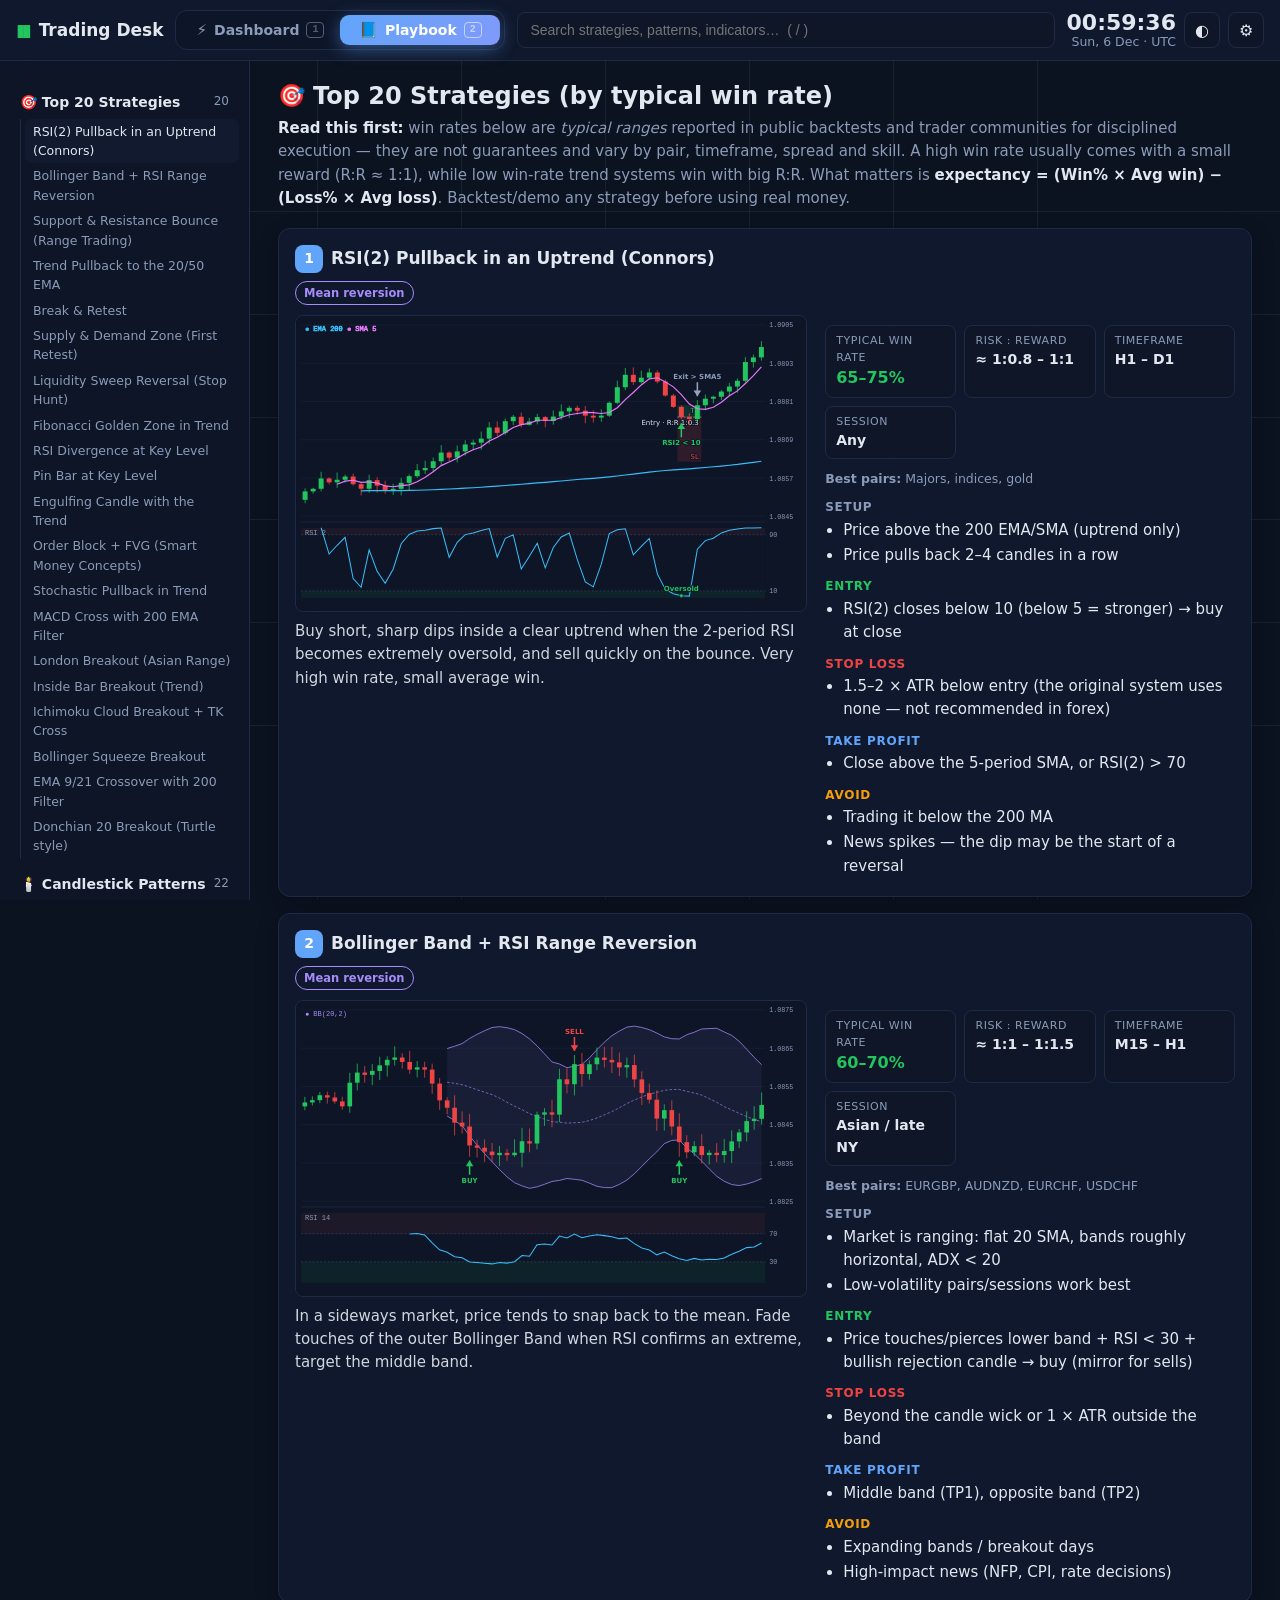
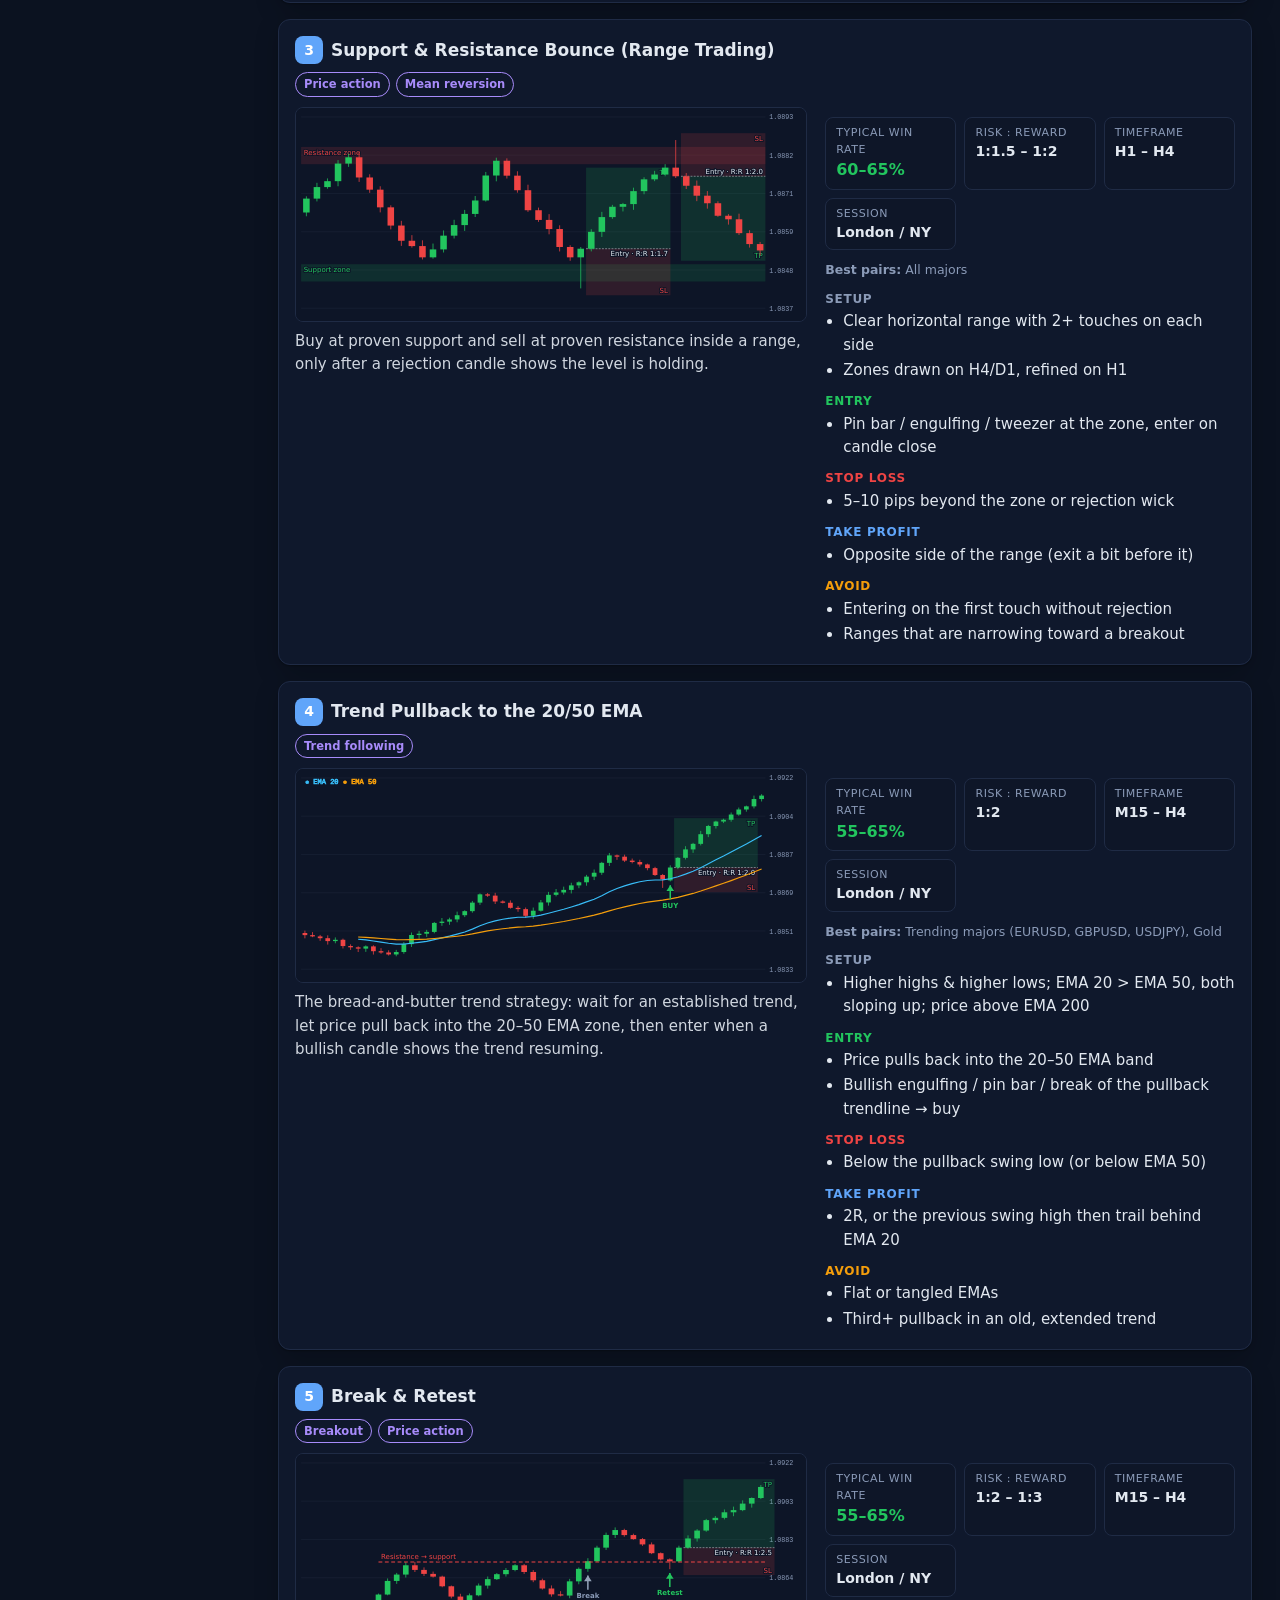
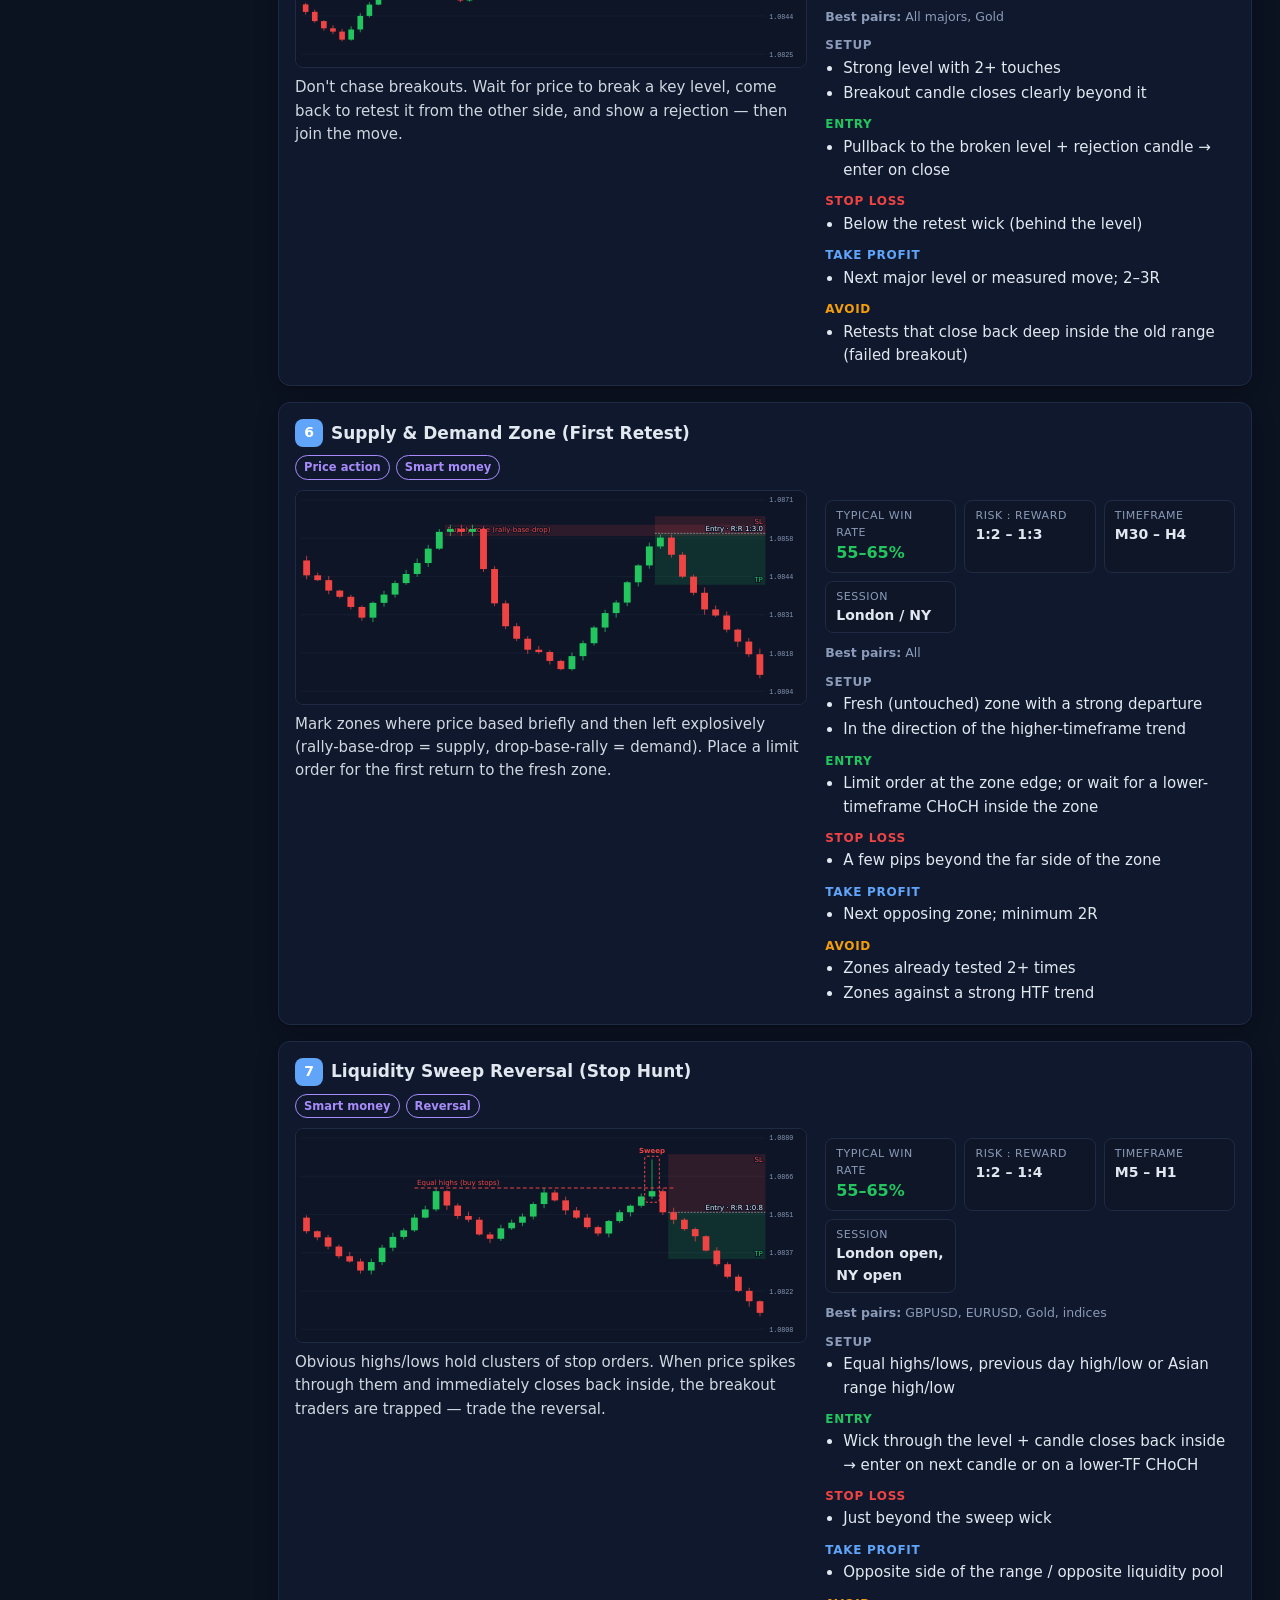
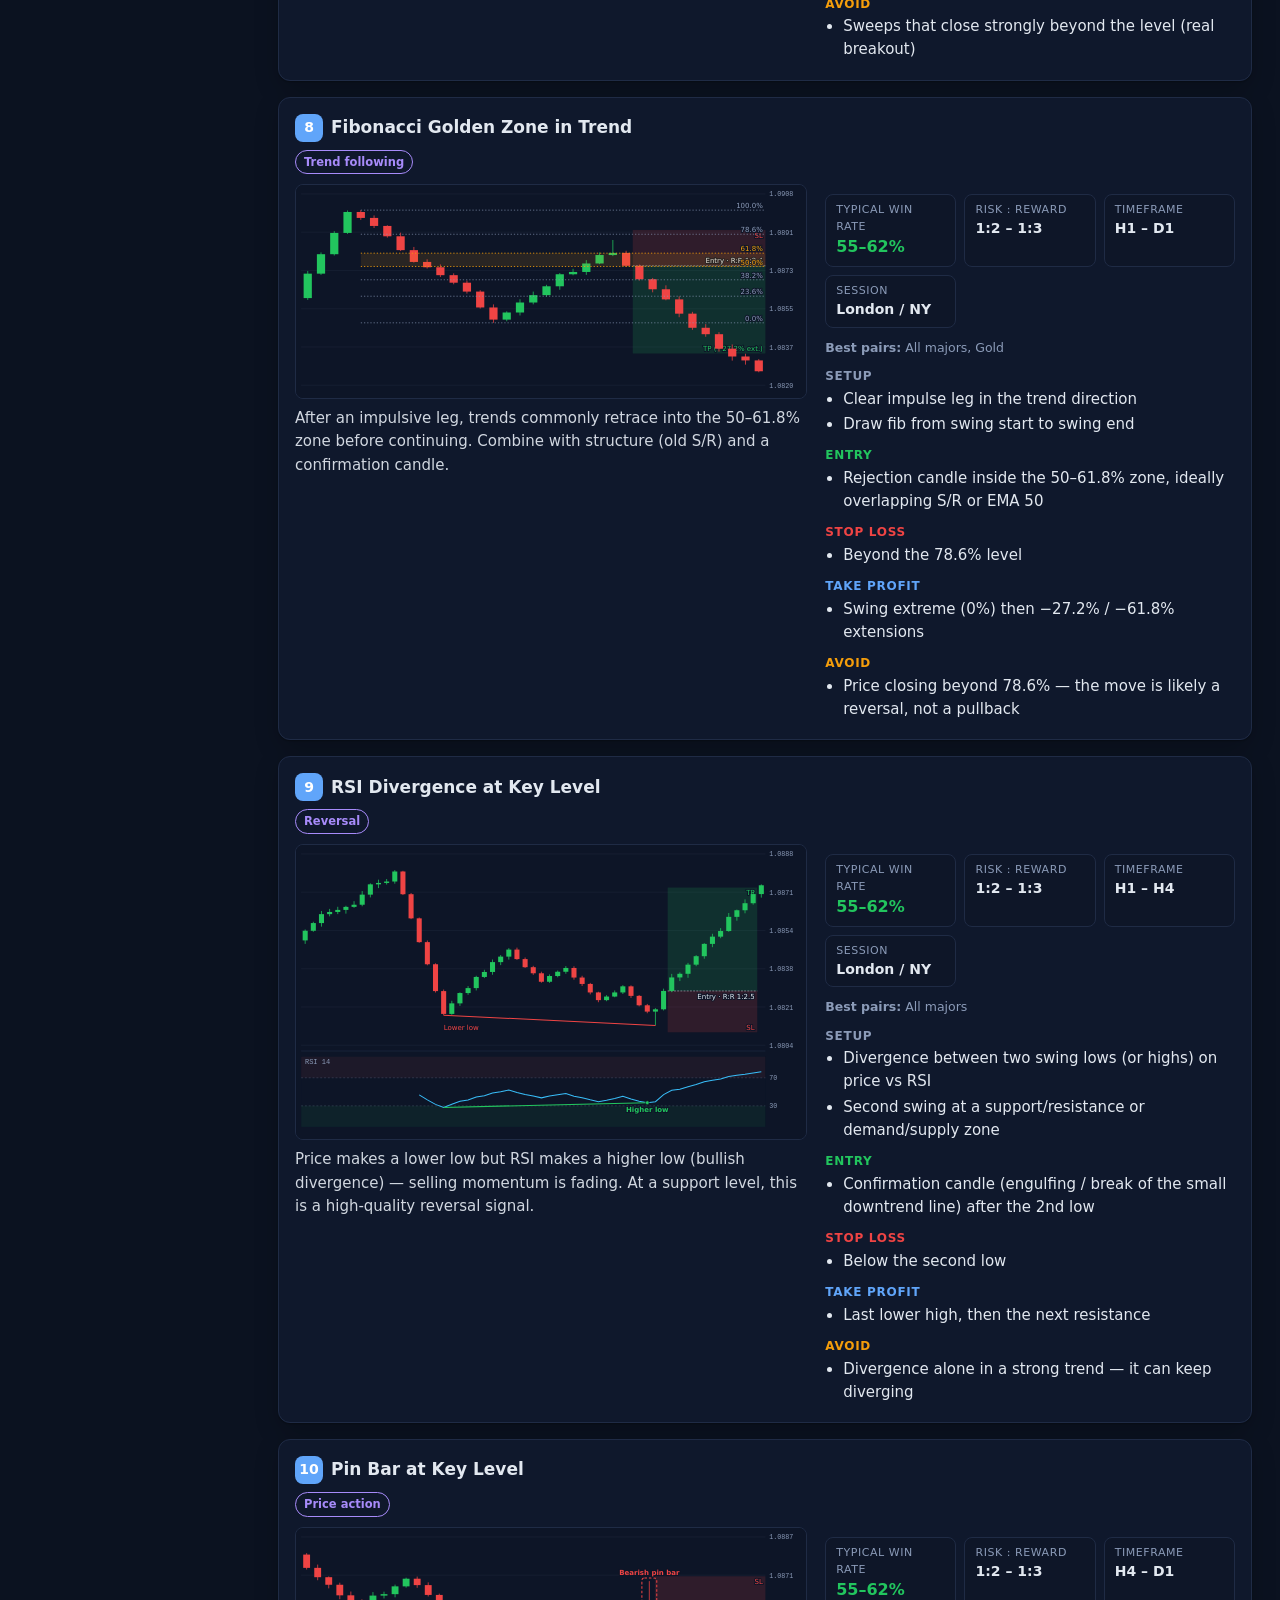
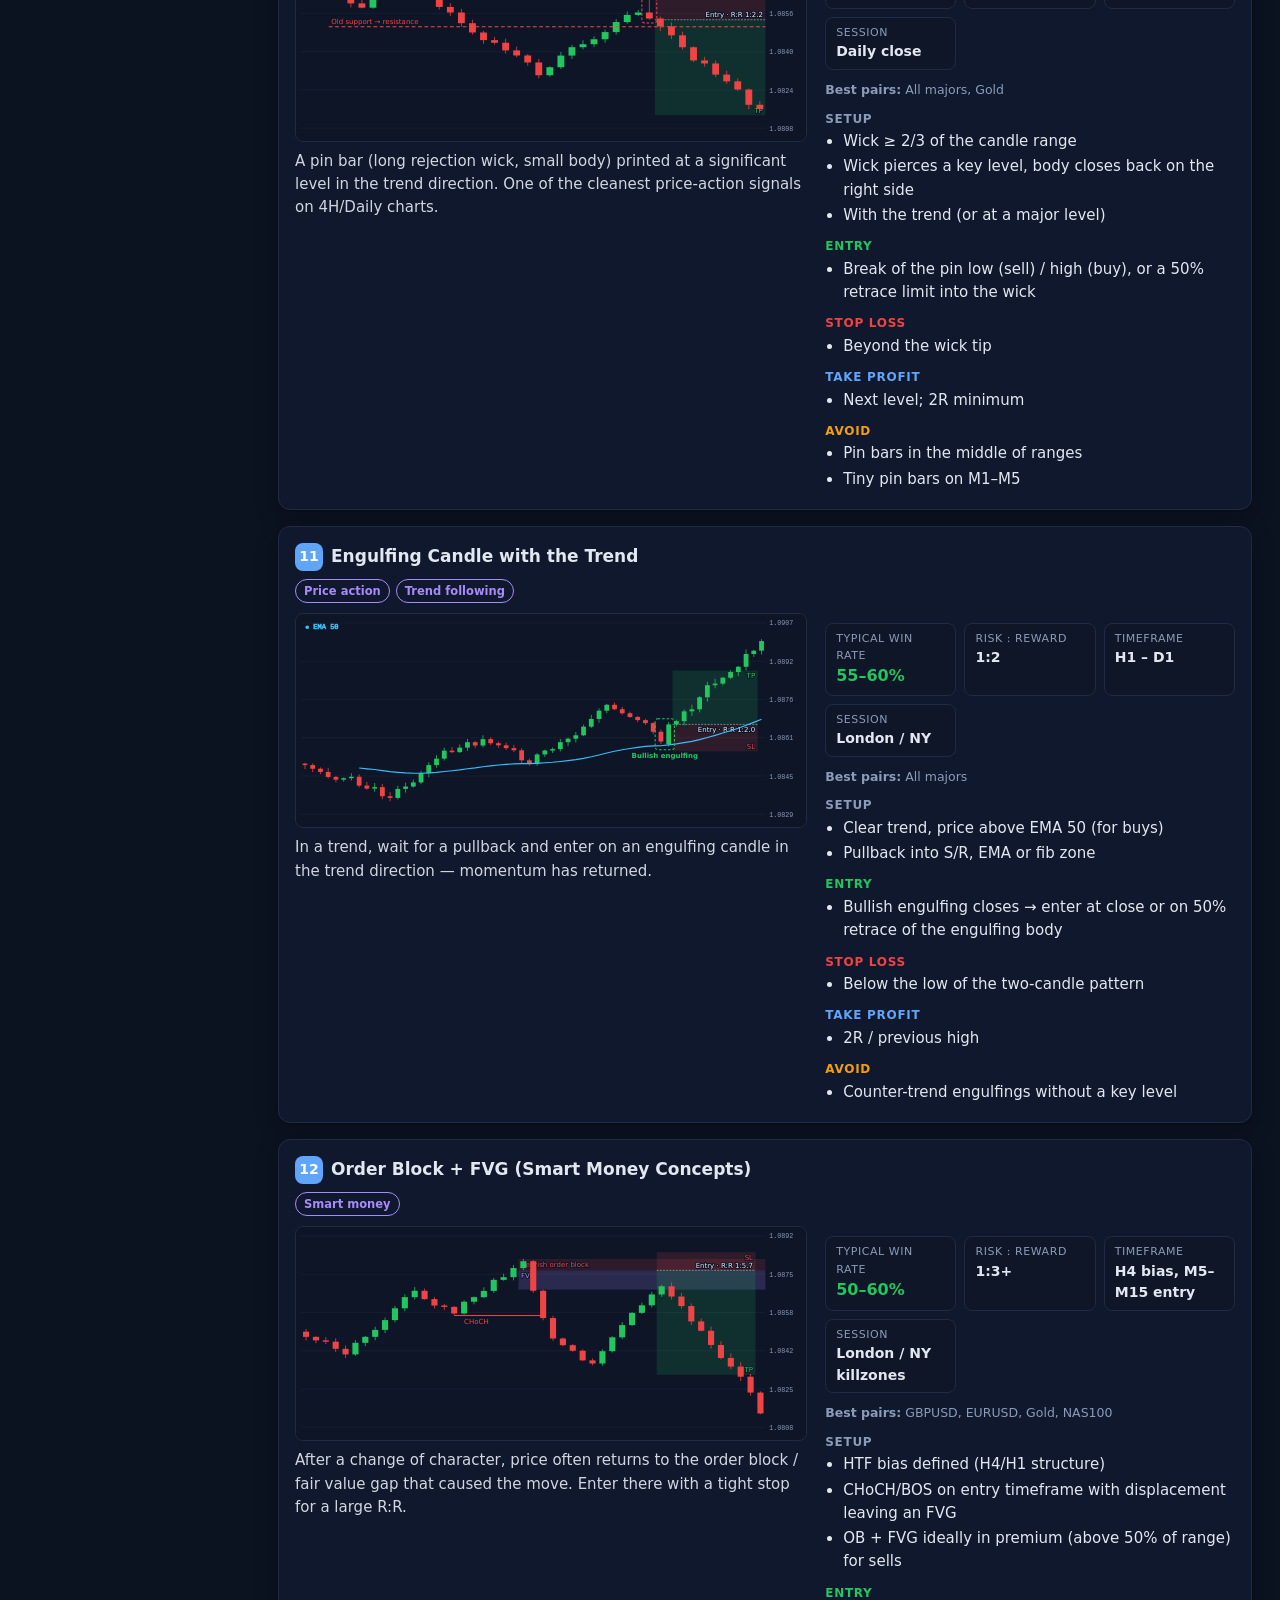
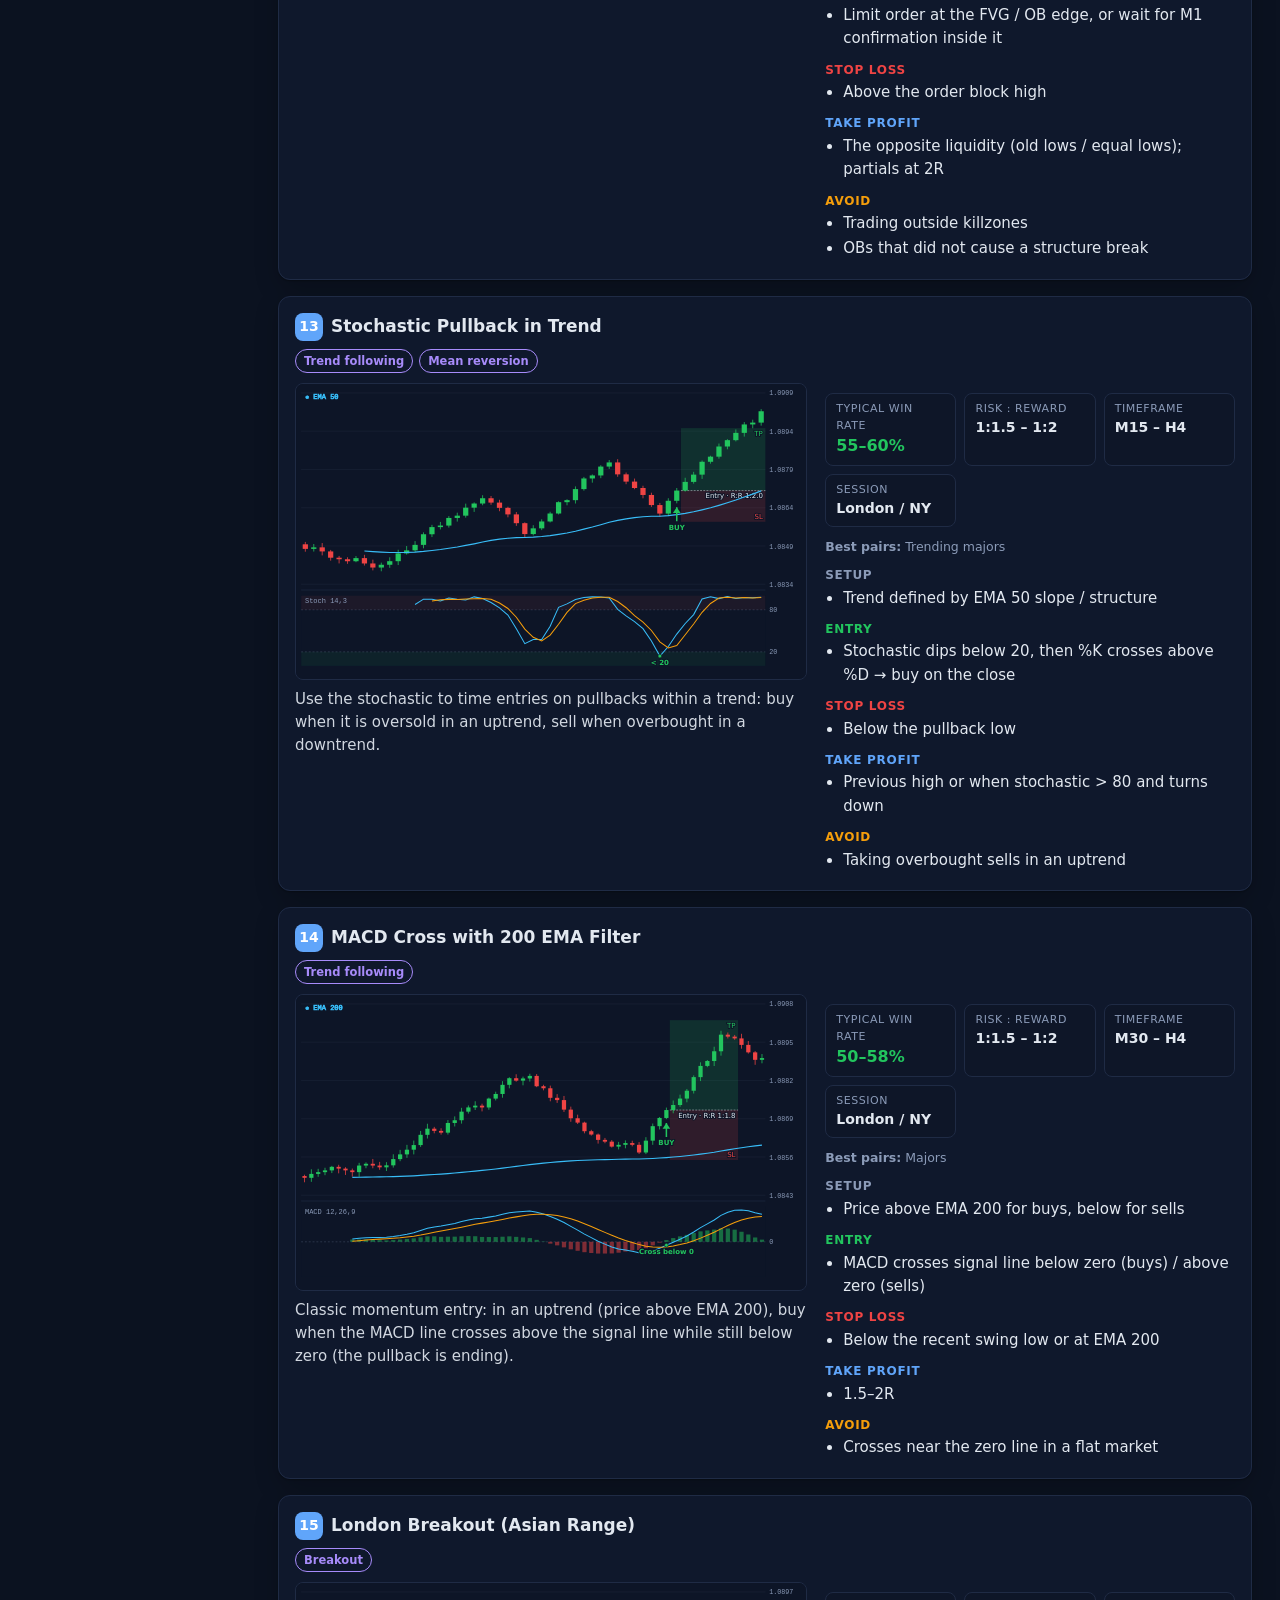
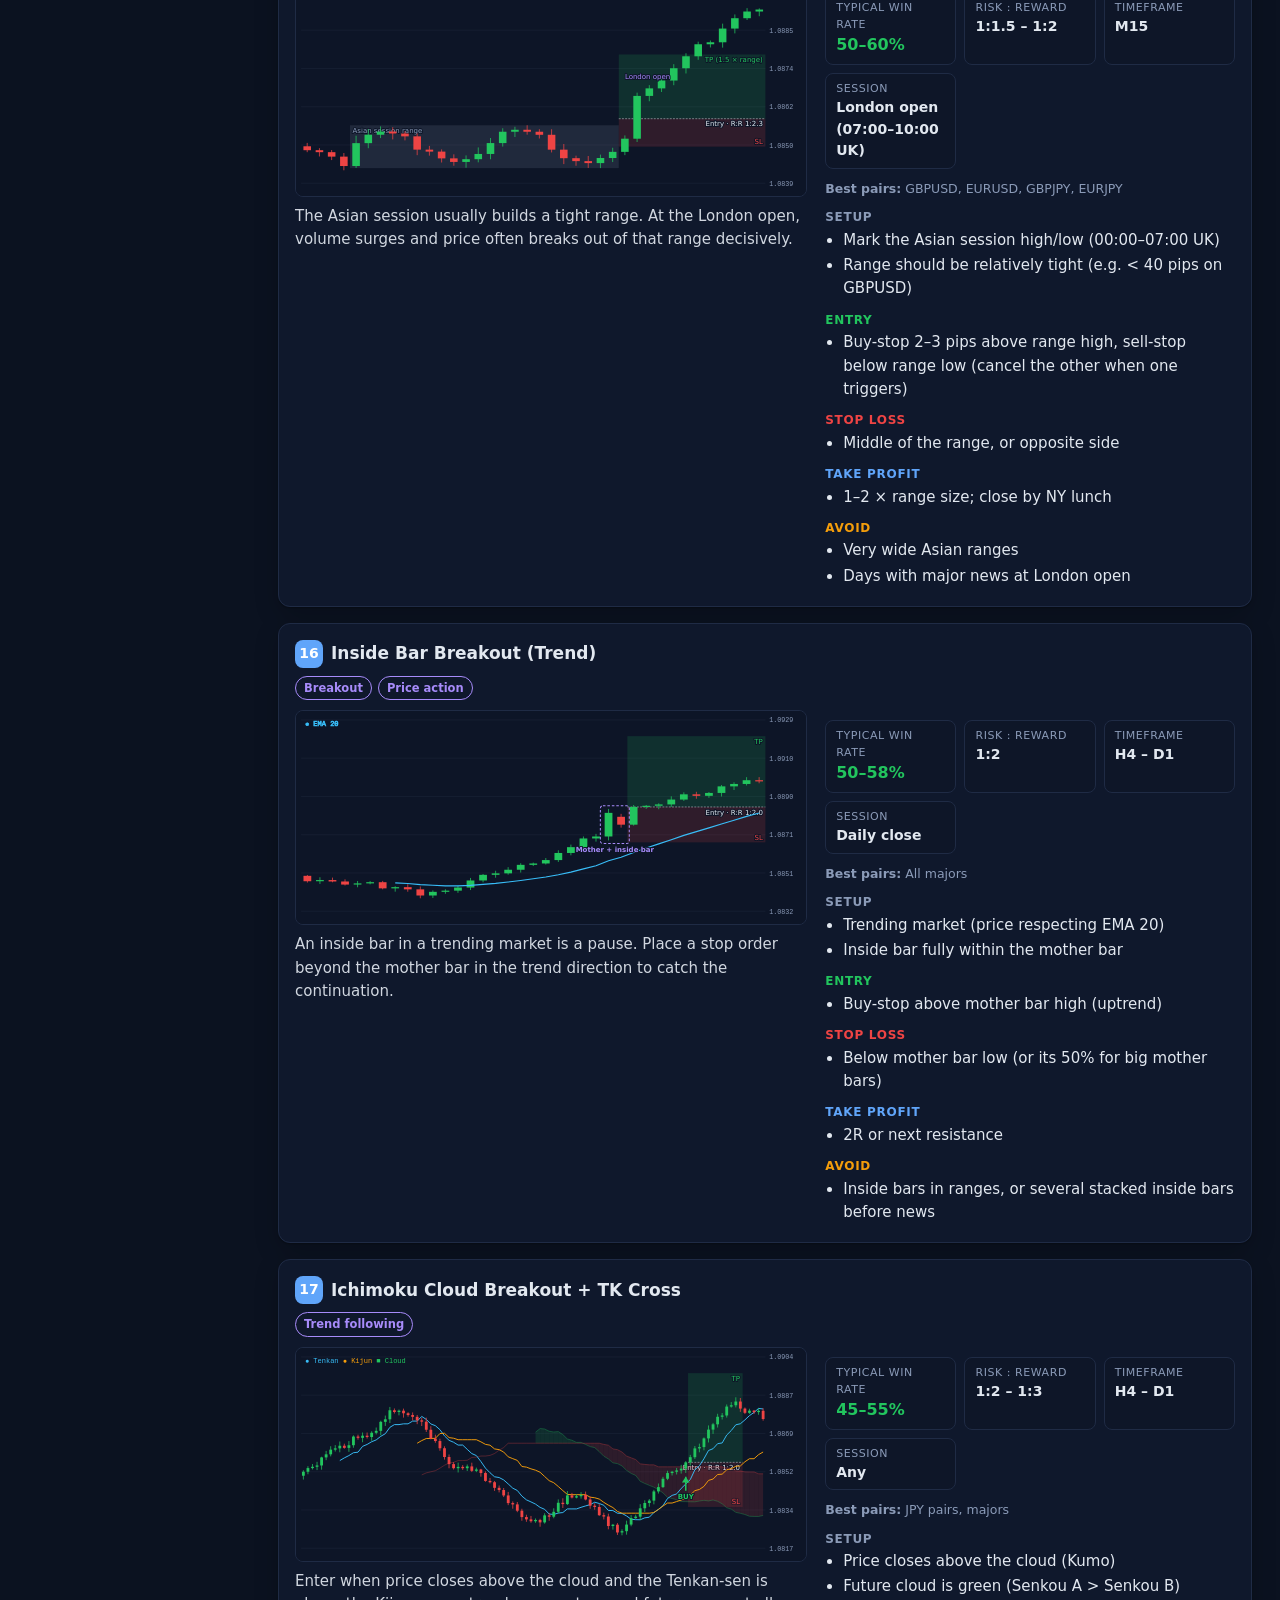
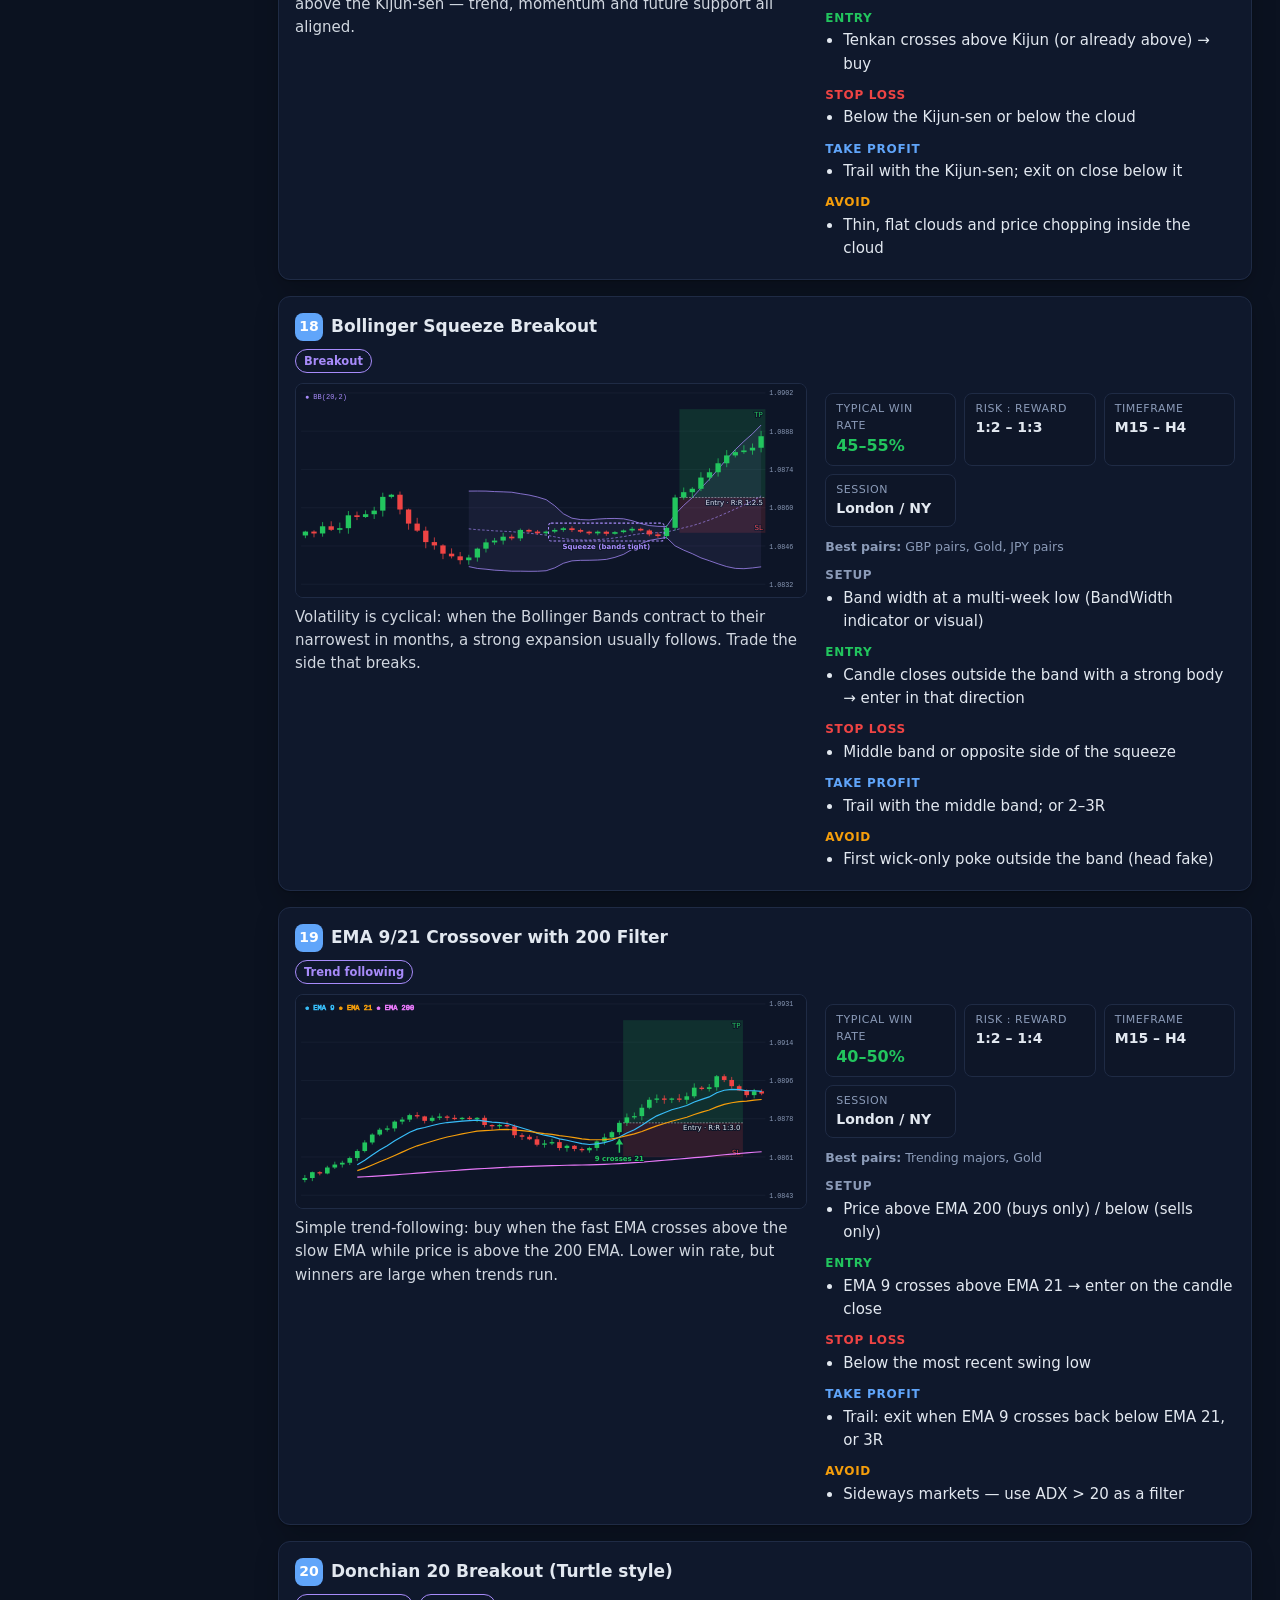
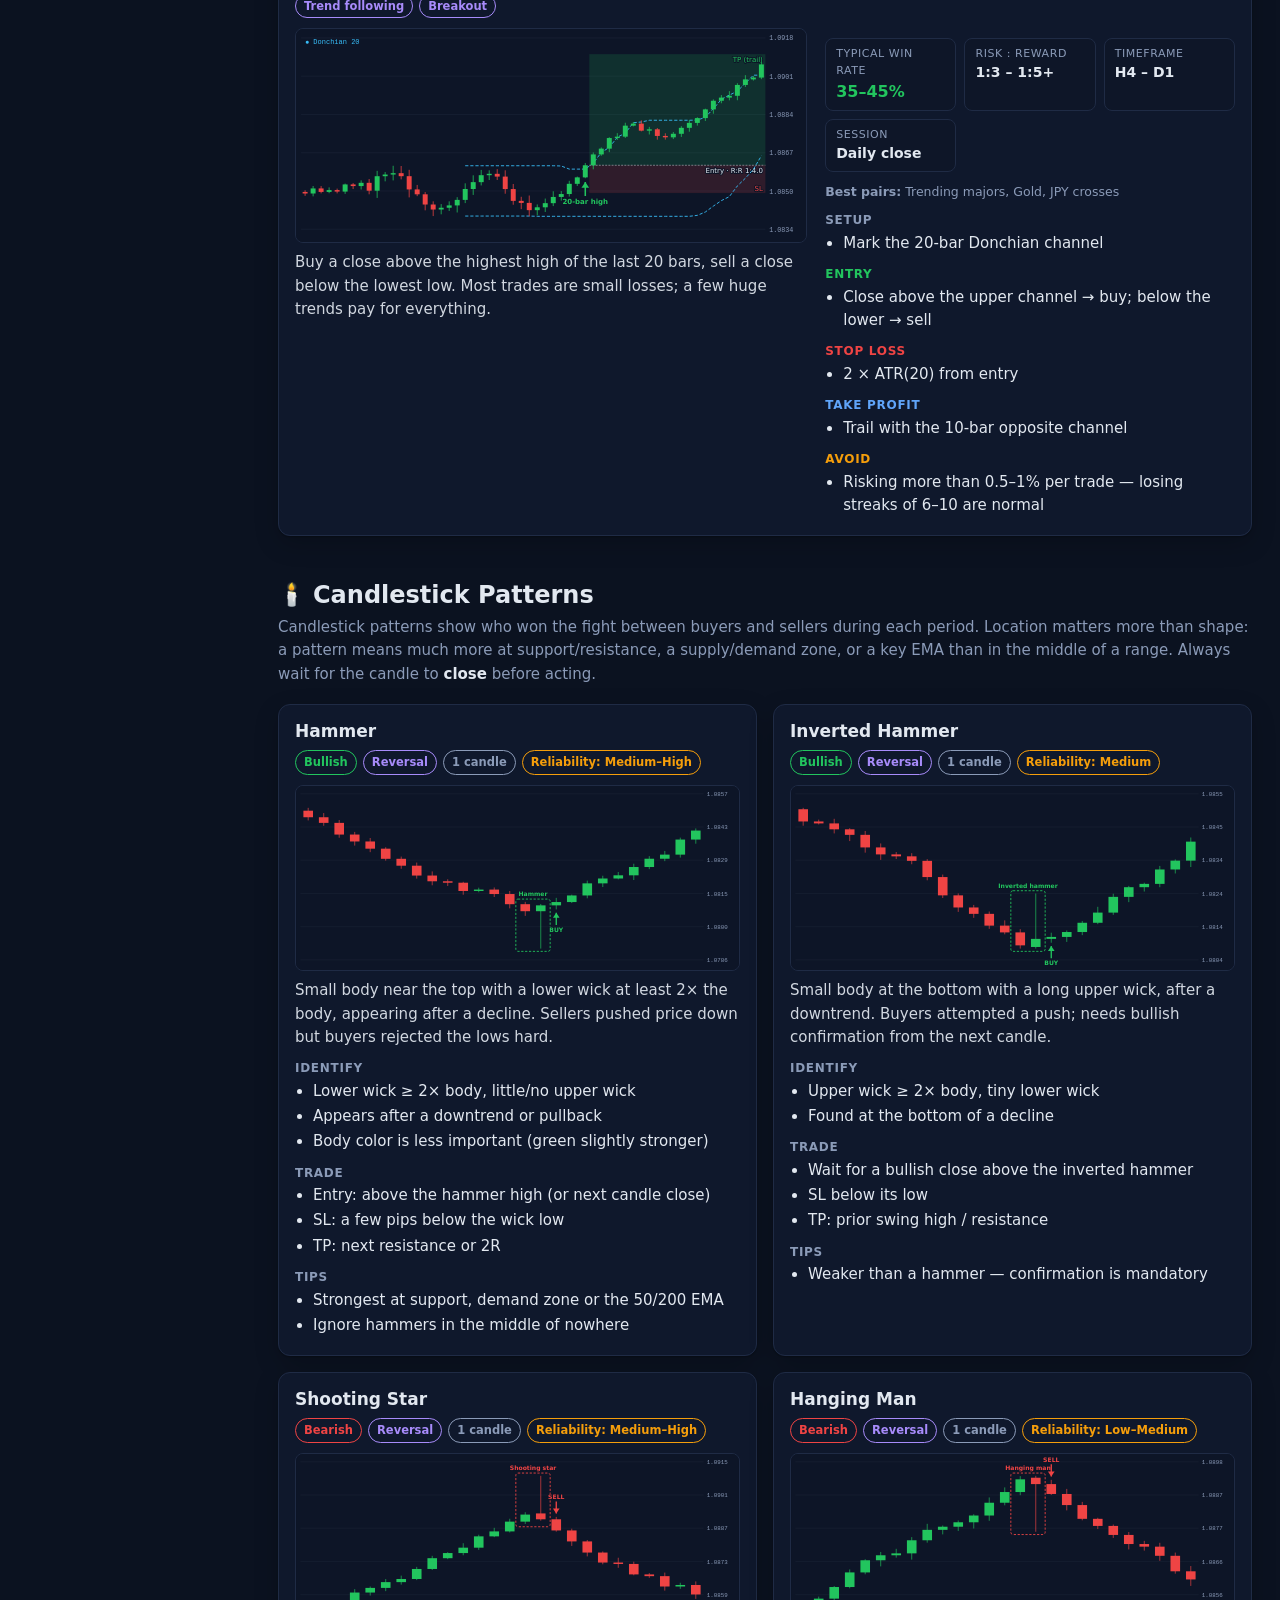
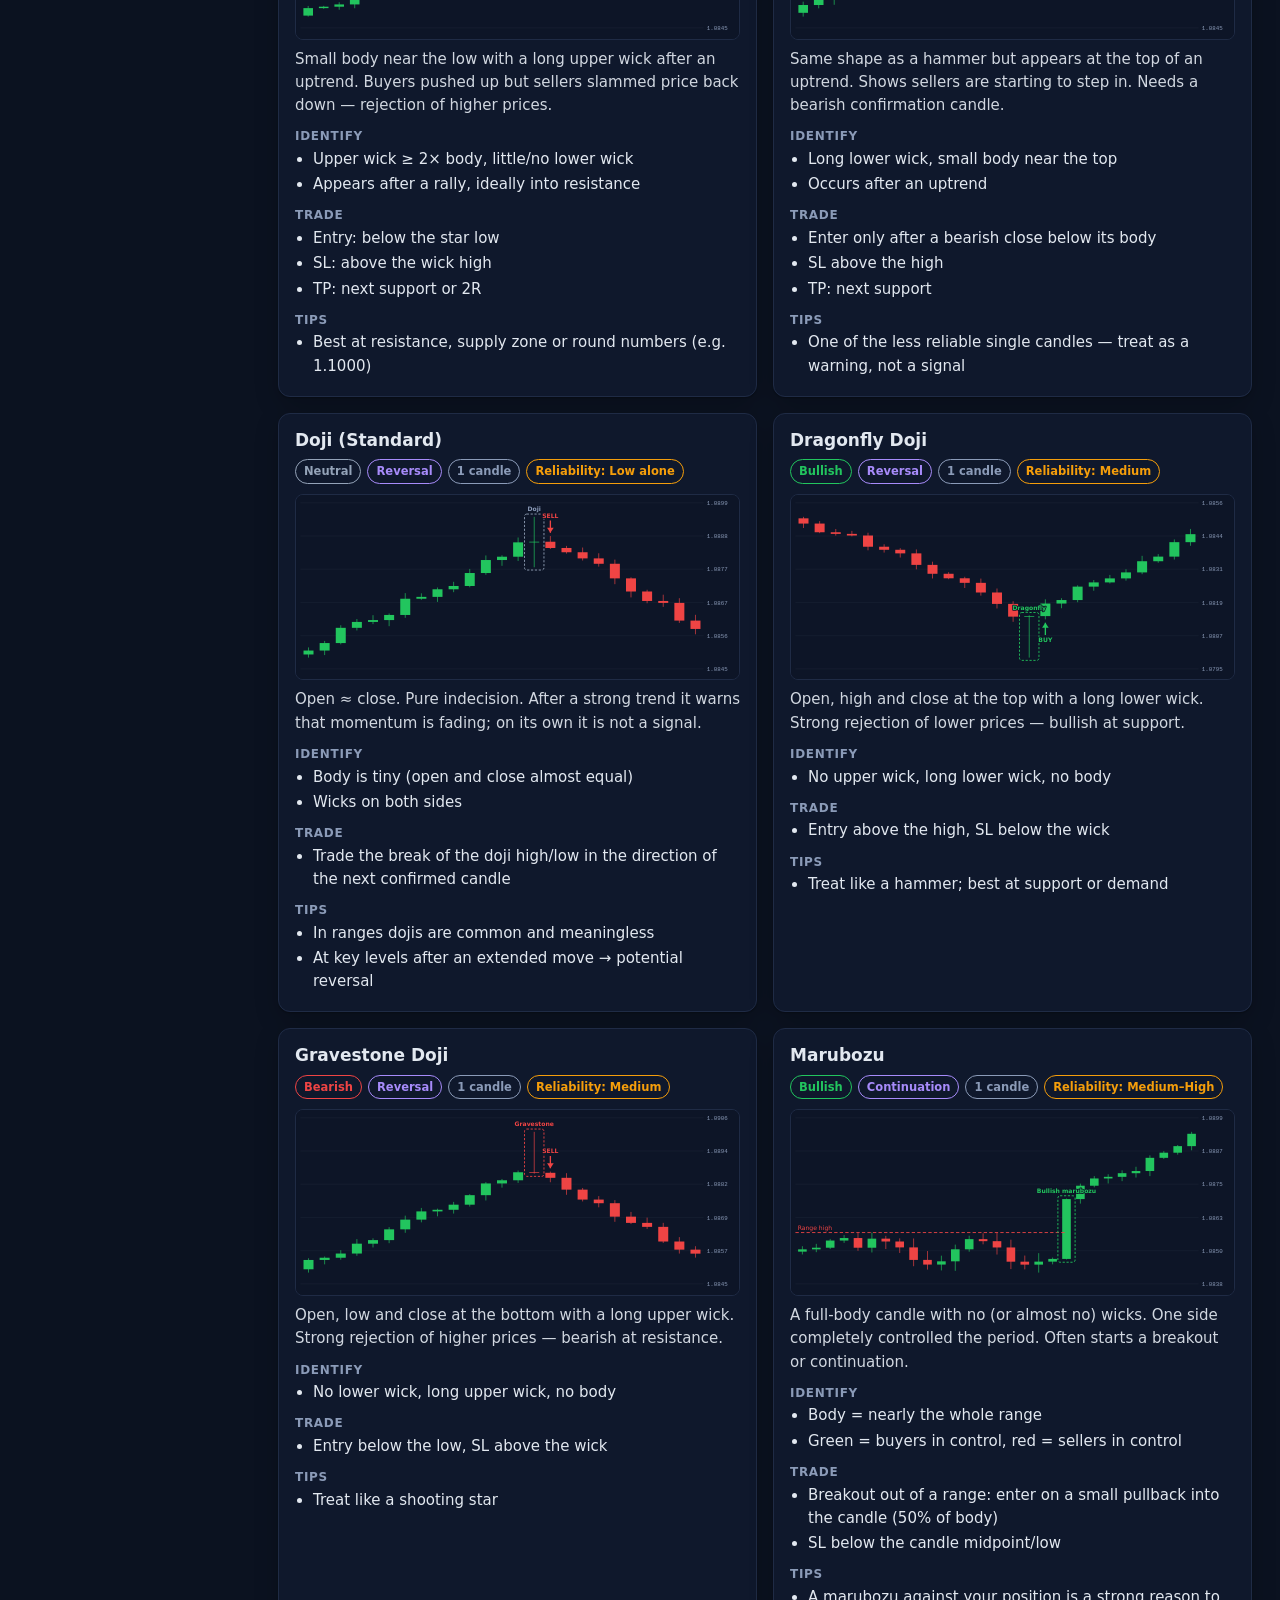
==== commit 55078146: "Dashboard v2: tabs, calculator overlay, trade counter, clearer news banner, animated background - Me" ====
--- a/playbook.html
+++ b/playbook.html
@@ -1,138 +1,10 @@
 <!doctype html>
-<html lang="en" data-theme="dark">
+<html lang="en">
 <head>
   <meta charset="utf-8" />
-  <meta name="viewport" content="width=device-width, initial-scale=1" />
-  <title>Forex Playbook</title>
-  <meta name="description" content="Personal forex trading quick reference: strategies, candlestick patterns, chart patterns, indicators, risk tools." />
-  <link rel="icon" href="data:image/svg+xml,%3Csvg xmlns='http://www.w3.org/2000/svg' viewBox='0 0 32 32'%3E%3Crect width='32' height='32' rx='6' fill='%230f172a'/%3E%3Cline x1='10' y1='5' x2='10' y2='27' stroke='%2322c55e' stroke-width='2'/%3E%3Crect x='7' y='10' width='6' height='11' fill='%2322c55e'/%3E%3Cline x1='22' y1='4' x2='22' y2='24' stroke='%23ef4444' stroke-width='2'/%3E%3Crect x='19' y='8' width='6' height='10' fill='%23ef4444'/%3E%3C/svg%3E" />
-  <link rel="stylesheet" href="assets/css/style.css" />
-  <link rel="stylesheet" href="assets/css/dash.css" />
-  <script>
-    try { const t = localStorage.getItem('fx-theme'); if (t) document.documentElement.dataset.theme = t; } catch (e) {}
-  </script>
+  <title>Trading Desk</title>
+  <meta http-equiv="refresh" content="0; url=./#playbook" />
+  <script>location.replace('./#playbook');</script>
 </head>
-<body>
-  <header class="topbar">
-    <button class="icon-btn menu-btn" id="menuBtn" aria-label="Toggle navigation">☰</button>
-    <a href="#top" class="brand"><span class="logo">▮▮</span> Forex Playbook</a>
-    <div class="search-wrap">
-      <input id="search" type="search" placeholder="Search strategies, patterns, indicators…  ( / )" autocomplete="off" />
-    </div>
-    <nav class="pages"><a href="./">⚡ Dashboard</a><a href="playbook.html" class="on">📘 Playbook</a></nav>
-    <button class="icon-btn" id="themeBtn" aria-label="Toggle theme" title="Toggle light/dark">◐</button>
-  </header>
-
-  <div class="layout">
-    <nav class="sidebar" id="sidebar" aria-label="Sections"></nav>
-
-    <main id="top">
-      <div id="dynamic"></div>
-
-      <!-- ============ RISK & PSYCHOLOGY ============ -->
-      <section class="section" id="risk" data-static>
-        <h2><span class="sec-icon">🛡️</span> Risk Management &amp; Rules</h2>
-        <p class="intro">Strategy decides <i>when</i> to trade. Risk management decides whether you are still trading next year.</p>
-        <div class="grid two">
-          <div class="card" data-search="risk rules one percent daily loss drawdown">
-            <h3>Hard Rules</h3>
-            <ul class="bullets">
-              <li>Risk <b>0.5–1%</b> of the account per trade. Never more than 2%.</li>
-              <li>Max daily loss <b>3%</b> → stop trading for the day.</li>
-              <li>Stop after <b>2–3 consecutive losses</b>; review instead of revenge trading.</li>
-              <li>Every trade has a stop-loss <b>before</b> entry. Never widen it.</li>
-              <li>Minimum <b>1:1.5 R:R</b> unless the strategy has a proven high win rate.</li>
-              <li>Move SL to breakeven only after price reaches ~1R or a new structure forms.</li>
-              <li>Check the economic calendar: no new trades 15–30 min before/after red-folder news.</li>
-              <li>Correlated pairs (EURUSD + GBPUSD) = the same trade; count the risk together.</li>
-            </ul>
-          </div>
-          <div class="card" data-search="breakeven win rate expectancy reward ratio table">
-            <h3>Win Rate Needed to Break Even</h3>
-            <table class="tbl">
-              <thead><tr><th>R:R</th><th>Break-even win %</th><th>Expectancy @ 50% win</th></tr></thead>
-              <tbody id="beTable"></tbody>
-            </table>
-            <p class="small">Expectancy (in R) = Win% × R − Loss% × 1. Positive = profitable over many trades.</p>
-          </div>
-          <div class="card" data-search="lot size pip value standard mini micro">
-            <h3>Lots &amp; Pip Values</h3>
-            <table class="tbl">
-              <thead><tr><th>Lot</th><th>Units</th><th>Pip value (XXX/USD)</th></tr></thead>
-              <tbody>
-                <tr><td>Standard (1.00)</td><td>100,000</td><td>$10.00</td></tr>
-                <tr><td>Mini (0.10)</td><td>10,000</td><td>$1.00</td></tr>
-                <tr><td>Micro (0.01)</td><td>1,000</td><td>$0.10</td></tr>
-              </tbody>
-            </table>
-            <p class="small">Pip = 4th decimal (0.0001) on most pairs, 2nd decimal (0.01) on JPY pairs. Gold: 1 lot = 100 oz, a $1.00 move = $100.</p>
-          </div>
-          <div class="card" data-search="psychology discipline journal mindset">
-            <h3>Psychology &amp; Process</h3>
-            <ul class="bullets">
-              <li>Trade your plan, not your P&amp;L. Hide the account balance if it distracts you.</li>
-              <li>No setup = no trade. Sitting out is a position.</li>
-              <li>Journal every trade: screenshot, reason, emotion, result, R multiple.</li>
-              <li>FOMO after a missed move → wait for the next pullback instead.</li>
-              <li>Judge yourself on rule-following, not single trade outcomes.</li>
-              <li>Review weekly: which setups pay you? Trade more of those, cut the rest.</li>
-            </ul>
-          </div>
-          <div class="card" data-search="multi timeframe analysis top down htf ltf">
-            <h3>Top-Down (Multi-Timeframe) Analysis</h3>
-            <table class="tbl">
-              <thead><tr><th>Style</th><th>Bias TF</th><th>Setup TF</th><th>Entry TF</th></tr></thead>
-              <tbody>
-                <tr><td>Scalping</td><td>H1</td><td>M15</td><td>M1–M5</td></tr>
-                <tr><td>Intraday</td><td>H4</td><td>H1</td><td>M5–M15</td></tr>
-                <tr><td>Swing</td><td>D1/W1</td><td>H4</td><td>H1</td></tr>
-              </tbody>
-            </table>
-            <p class="small">Trade in the direction of the higher timeframe. Use the lower timeframe only to refine entry.</p>
-          </div>
-          <div class="card" data-search="pairs characteristics volatility best session">
-            <h3>Pair Cheat Sheet</h3>
-            <table class="tbl">
-              <thead><tr><th>Pair</th><th>Avg daily range*</th><th>Best session</th></tr></thead>
-              <tbody>
-                <tr><td>EURUSD</td><td>60–90 pips</td><td>London / overlap</td></tr>
-                <tr><td>GBPUSD</td><td>80–120 pips</td><td>London / overlap</td></tr>
-                <tr><td>USDJPY</td><td>70–110 pips</td><td>Tokyo / NY</td></tr>
-                <tr><td>AUDUSD</td><td>50–80 pips</td><td>Sydney / Tokyo</td></tr>
-                <tr><td>USDCAD</td><td>60–90 pips</td><td>NY (oil news)</td></tr>
-                <tr><td>GBPJPY</td><td>120–180 pips</td><td>London</td></tr>
-                <tr><td>XAUUSD</td><td>$20–40</td><td>London / NY</td></tr>
-              </tbody>
-            </table>
-            <p class="small">*Rough ranges — check the current D1 ATR(14).</p>
-          </div>
-        </div>
-      </section>
-
-      <!-- ============ GLOSSARY ============ -->
-      <section class="section" id="glossary" data-static>
-        <h2><span class="sec-icon">📖</span> Glossary</h2>
-        <div class="card"><dl class="glossary" id="glossaryList"></dl></div>
-      </section>
-
-      <footer class="foot">Personal reference only — not financial advice. Charts are illustrative examples generated from synthetic price data.</footer>
-    </main>
-  </div>
-
-  <div class="modal" id="modal" hidden>
-    <div class="modal-inner">
-      <button class="icon-btn modal-close" id="modalClose" aria-label="Close">✕</button>
-      <h3 id="modalTitle"></h3>
-      <div id="modalBody"></div>
-    </div>
-  </div>
-
-  <script src="assets/js/chart.js"></script>
-  <script src="assets/js/data/helpers.js"></script>
-  <script src="assets/js/data/strategies.js"></script>
-  <script src="assets/js/data/candles.js"></script>
-  <script src="assets/js/data/patterns.js"></script>
-  <script src="assets/js/data/indicators.js"></script>
-  <script src="assets/js/app.js"></script>
-</body>
+<body><a href="./#playbook">Open the Playbook</a></body>
 </html>
